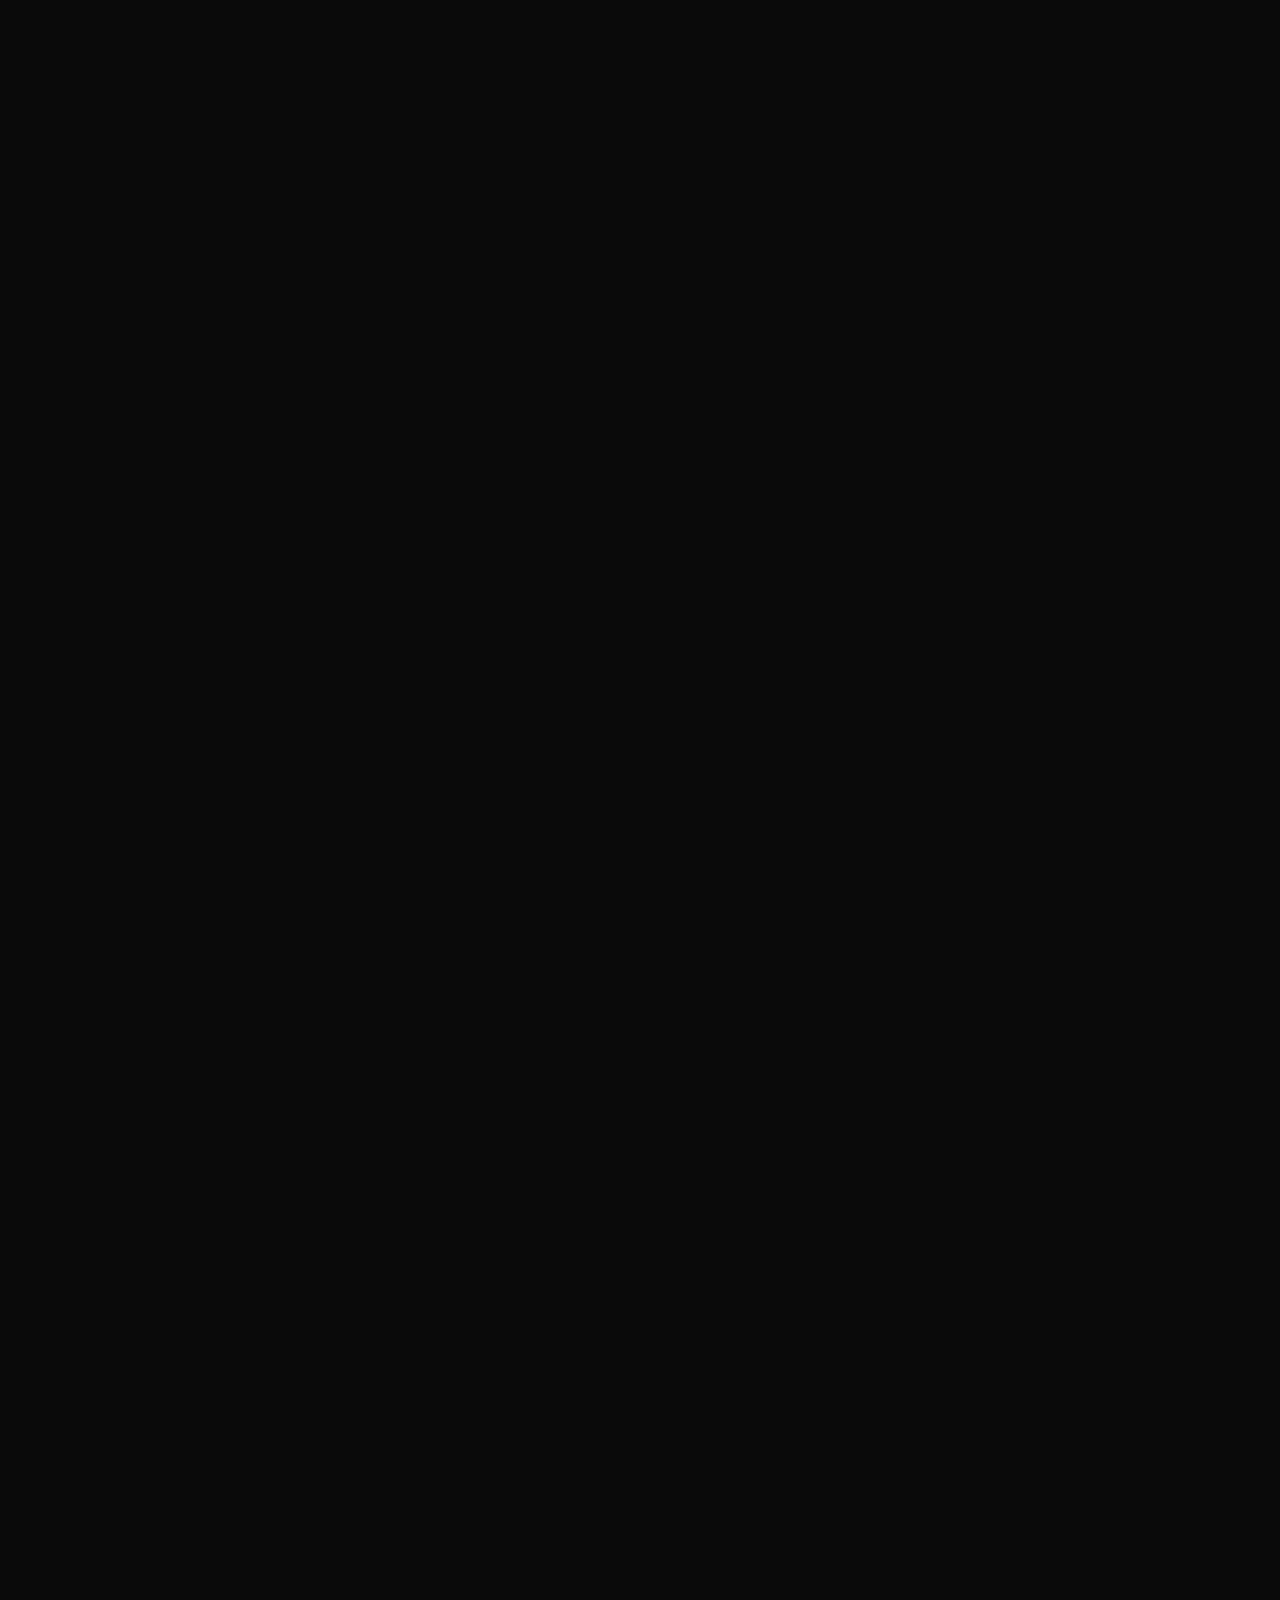
==== about.html @ b57edd9b "Redesign: full multi-page site with real product images and premium UX - Convert single-page scroll " ====
<!DOCTYPE html>
<html lang="en">
<head>
<meta charset="utf-8">
<meta name="viewport" content="width=device-width,initial-scale=1">
<title>About OJ Clothings — Heritage, Tailored for the Modern Man</title>
<meta name="description" content="The story behind OJ Clothings — a modern luxury native wear brand born in Lekki, Lagos. Agbada, jalabia, kaftans, and suits for the modern Nigerian man.">
<link rel="icon" href="/assets/img/logo.jpg">
<link rel="preconnect" href="https://fonts.googleapis.com">
<link rel="preconnect" href="https://fonts.gstatic.com" crossorigin>
<link href="https://fonts.googleapis.com/css2?family=Cormorant+Garamond:ital,wght@0,300;0,400;0,500;1,300;1,400;1,500&family=Inter:wght@300;400;500&display=swap" rel="stylesheet">
<link rel="stylesheet" href="/assets/css/global.css">
<style>
/* ---- Brand Story ---- */
.story-grid{display:grid;grid-template-columns:1fr 1fr;gap:60px;align-items:center}
.story-img{aspect-ratio:3/4;overflow:hidden;position:relative}
.story-img img{width:100%;height:100%;object-fit:cover}
.story-img .ph{width:100%;height:100%;background:radial-gradient(130% 100% at 40% 20%,#2a2a30,#101012);position:absolute;inset:0}
.story-img .label{position:absolute;bottom:20px;left:20px;font-size:10px;letter-spacing:.22em;text-transform:uppercase;color:var(--champagne);border:1px solid rgba(198,166,103,.3);padding:7px 12px;background:rgba(10,10,11,.6)}
.story-text h2{margin:18px 0 24px}
.story-text p{font-size:15px;color:var(--bone-dim);line-height:1.8;margin-bottom:18px}
.story-text p:last-child{margin-bottom:0}

/* ---- Values ---- */
.values-grid{display:grid;grid-template-columns:repeat(4,1fr);gap:1px;background:var(--line);border:1px solid var(--line)}
.value{background:var(--obsidian);padding:40px 28px;transition:.4s var(--ease)}
.value:hover{background:var(--charcoal)}
.value .vn{font-family:var(--serif);font-size:42px;color:rgba(198,166,103,.15);line-height:1;margin-bottom:16px}
.value h4{font-family:var(--serif);font-size:22px;margin-bottom:10px}
.value p{font-size:13.5px;color:var(--muted);line-height:1.7}

/* ---- Heritage Strip ---- */
.heritage{
  background:var(--obsidian-2);border-top:1px solid var(--line);border-bottom:1px solid var(--line);
  padding:clamp(60px,10vw,120px) 0;text-align:center;
}
.heritage h2{font-family:var(--serif);font-size:clamp(34px,6vw,72px);font-weight:400;line-height:1.1;max-width:900px;margin:0 auto}
.heritage h2 em{font-style:italic;color:var(--champagne-soft)}
.heritage .stat-row{display:flex;justify-content:center;gap:60px;margin-top:50px;flex-wrap:wrap}
.heritage .s-item{text-align:center}
.heritage .s-item .n{font-family:var(--serif);font-size:52px;line-height:1}
.heritage .s-item .l{font-size:11px;letter-spacing:.18em;text-transform:uppercase;color:var(--muted);margin-top:6px}

/* ---- Contact ---- */
.contact-grid{display:grid;grid-template-columns:1fr 1fr;gap:40px;margin-top:60px}
.contact-block h4{font-family:var(--serif);font-size:24px;margin-bottom:16px}
.contact-block p,.contact-block a{font-size:14px;color:var(--bone-dim);line-height:1.8;transition:.3s}
.contact-block a:hover{color:var(--champagne)}
.contact-block .social-links{display:flex;gap:20px;margin-top:16px;flex-wrap:wrap}
.contact-block .social-links a{
  font-size:11px;letter-spacing:.18em;text-transform:uppercase;
  border:1px solid var(--line);padding:9px 14px;
  color:var(--muted);transition:.3s;
}
.contact-block .social-links a:hover{border-color:var(--champagne);color:var(--champagne)}

@media(max-width:900px){
  .story-grid{grid-template-columns:1fr}
  .values-grid{grid-template-columns:repeat(2,1fr)}
  .contact-grid{grid-template-columns:1fr}
}
@media(max-width:560px){
  .values-grid{grid-template-columns:1fr}
  .heritage .stat-row{gap:36px}
}
</style>
</head>
<body>
<div id="curtain"></div>
<div id="progress-bar"></div>
<div class="cursor-dot"></div>
<div class="cursor-ring"></div>

<header class="nav" id="nav">
  <a class="nav-logo" href="/index.html">
    <img src="/assets/img/logo.jpg" alt="OJ Clothings" class="logo-img loaded">
    <span class="name">OJ Clothings</span>
  </a>
  <nav>
    <ul class="nav-links">
      <li><a href="/collections.html">Collections</a></li>
      <li><a href="/made-to-measure.html">Made-to-Measure</a></li>
      <li><a href="/stores.html">Our Stores</a></li>
      <li><a href="/about.html">About</a></li>
    </ul>
  </nav>
  <div class="nav-right">
    <span class="nav-ship">Ships Worldwide</span>
    <span class="nav-icon" onclick="openOJ()">&#x2315;</span>
    <span class="nav-icon" onclick="toggleTheme()">&#x25D1;</span>
    <button class="burger" onclick="toggleMenu()"><span></span><span></span><span></span></button>
  </div>
</header>

<!-- HERO -->
<div class="page-hero" style="min-height:65vh;padding-top:170px">
  <div class="wrap">
    <span class="eyebrow">Our Story</span>
    <h1 class="display" style="font-size:clamp(42px,7.5vw,96px)">Fashion for the<br><em style="color:var(--champagne-soft)">modern man.</em></h1>
    <p class="lead" style="max-width:540px;margin-top:20px">Born in Lekki. Worn across the world. OJ Clothings is where Nigerian heritage meets the demands of contemporary excellence.</p>
    <div class="page-hero-line"></div>
  </div>
</div>

<!-- BRAND STORY -->
<section>
  <div class="wrap">
    <div class="story-grid">
      <div class="story-img reveal-scale">
        <div class="ph"></div>
        <div class="label">OJ Clothings &middot; Lekki, Lagos</div>
      </div>
      <div class="story-text reveal-right">
        <span class="eyebrow">The Origin</span>
        <h2 class="display">Heritage is not<br>a <em style="color:var(--champagne-soft)">look</em> — it's a standard.</h2>
        <p>OJ Clothings was built on a simple conviction: that the modern Nigerian man deserves clothing that honours his roots without compromising his sophistication. That agbada should command a room. That jalabia should feel effortless. That a tailored suit from Lagos should rival anything made in Milan.</p>
        <p>From our studios in Lekki, we have dressed men for the most important moments of their lives — weddings, business meetings, Eid celebrations, state dinners, and quiet Sundays when they simply want to feel right.</p>
        <p>Every piece we make carries the weight of that responsibility. And we wear it gladly.</p>
        <div style="margin-top:32px">
          <a href="/collections.html" class="btn btn-solid">Explore Collections</a>
        </div>
      </div>
    </div>
  </div>
</section>

<!-- HERITAGE STRIP -->
<div class="heritage">
  <div class="wrap">
    <h2 class="display reveal">Two stores. Thousands of stories.<br><em>One standard of excellence.</em></h2>
    <div class="stat-row stagger">
      <div class="s-item reveal">
        <div class="n">5.0&#9733;</div>
        <div class="l">Google Rating</div>
      </div>
      <div class="s-item reveal">
        <div class="n">31K</div>
        <div class="l">Instagram Followers</div>
      </div>
      <div class="s-item reveal">
        <div class="n">2</div>
        <div class="l">Lekki Stores</div>
      </div>
      <div class="s-item reveal">
        <div class="n">&#x221E;</div>
        <div class="l">Worldwide Shipping</div>
      </div>
    </div>
  </div>
</div>

<!-- VALUES -->
<section>
  <div class="wrap">
    <div class="sec-head reveal">
      <div>
        <span class="eyebrow">What We Stand For</span>
        <h2 class="display">The OJ standard.</h2>
      </div>
    </div>
    <div class="values-grid stagger">
      <div class="value reveal">
        <div class="vn">01</div>
        <h4>Craftsmanship</h4>
        <p>Every stitch is deliberate. Every seam is precise. We do not cut corners — we cut fabric, and we do it with absolute care.</p>
      </div>
      <div class="value reveal">
        <div class="vn">02</div>
        <h4>Heritage</h4>
        <p>Nigerian tradition is not a trend for us. It is our foundation. We carry it forward with pride, never reducing it to costume.</p>
      </div>
      <div class="value reveal">
        <div class="vn">03</div>
        <h4>Modernity</h4>
        <p>The modern man is global. His wardrobe should reflect that. We bridge cultural elegance with the demands of today's world.</p>
      </div>
      <div class="value reveal">
        <div class="vn">04</div>
        <h4>Service</h4>
        <p>From first enquiry to final delivery, every client receives our full attention. We are building relationships, not just making sales.</p>
      </div>
    </div>
  </div>
</section>

<!-- CONTACT -->
<section style="background:var(--obsidian-2);border-top:1px solid var(--line)">
  <div class="wrap">
    <div class="sec-head reveal">
      <div>
        <span class="eyebrow">Get in Touch</span>
        <h2 class="display">We&rsquo;re always<br><em style="color:var(--champagne-soft)">here.</em></h2>
      </div>
    </div>
    <div class="contact-grid">
      <div class="contact-block reveal-left">
        <h4>Reach Us Directly</h4>
        <p>
          <a href="mailto:info@ojclothing.com">info@ojclothing.com</a><br>
          <a href="tel:+2349167728000">+234 916 772 8000</a><br>
          <a href="tel:+2347034958410">+234 703 495 8410</a>
        </p>
        <p style="margin-top:18px;color:var(--muted)">
          Admiralty Mall, Lekki Phase 1, Lagos<br>
          Ikota Shopping Complex, VGC, Lagos
        </p>
        <p style="margin-top:8px;color:var(--muted)">Mon &ndash; Sat &middot; 9:00am &ndash; 7:00pm</p>
        <a href="https://wa.me/2349167728000" target="_blank" class="btn btn-solid" style="margin-top:24px">Chat on WhatsApp</a>
      </div>
      <div class="contact-block reveal-right">
        <h4>Follow the Journey</h4>
        <p style="color:var(--muted)">See our latest collections, behind-the-scenes craft, and client looks across our social platforms.</p>
        <div class="social-links">
          <a href="https://www.instagram.com/o.j_clothing/" target="_blank">Instagram<br><span style="color:var(--champagne);font-size:10px">@o.j_clothing</span></a>
          <a href="https://www.tiktok.com/@ojclothings6" target="_blank">TikTok<br><span style="color:var(--champagne);font-size:10px">@ojclothings6</span></a>
          <a href="https://www.snapchat.com/add/ojclothings" target="_blank">Snapchat<br><span style="color:var(--champagne);font-size:10px">@ojclothings</span></a>
        </div>
        <div style="margin-top:36px;padding-top:28px;border-top:1px solid var(--line)">
          <h4 style="margin-bottom:12px">Start Your Order</h4>
          <p style="color:var(--muted);margin-bottom:18px">Ready to wear or fully bespoke — the process starts with a conversation.</p>
          <div style="display:flex;gap:12px;flex-wrap:wrap">
            <a href="/collections.html" class="btn btn-ghost" style="padding:13px 22px">Browse Collections</a>
            <a href="/made-to-measure.html" class="btn btn-champagne" style="padding:13px 22px">Book Fitting</a>
          </div>
        </div>
      </div>
    </div>
  </div>
</section>

<footer>
  <div class="wrap">
    <div class="foot-grid">
      <div>
        <div class="foot-logo"><img src="/assets/img/logo.jpg" alt="OJ" class="logo-img loaded"><span class="name">OJ Clothings</span></div>
        <p class="foot-desc">Modern luxury native wear. Lekki, Lagos. Shipping worldwide.</p>
        <div class="foot-social">
          <a href="https://www.instagram.com/o.j_clothing/" target="_blank">Instagram</a>
          <a href="https://www.tiktok.com/@ojclothings6" target="_blank">TikTok</a>
        </div>
      </div>
      <div class="foot"><h4>Shop</h4><ul>
        <li><a href="/collections.html?cat=agbada">Agbada</a></li>
        <li><a href="/collections.html?cat=jalabia">Jalabia</a></li>
        <li><a href="/collections.html?cat=kaftan">Kaftans</a></li>
        <li><a href="/collections.html?cat=suits">Suits</a></li>
        <li><a href="/made-to-measure.html">Made-to-Measure</a></li>
      </ul></div>
      <div class="foot"><h4>Help</h4><ul>
        <li><a href="https://wa.me/2349167728000" target="_blank">WhatsApp</a></li>
        <li><a href="/stores.html">Our Stores</a></li>
        <li><a href="mailto:info@ojclothing.com">info@ojclothing.com</a></li>
      </ul></div>
      <div class="foot"><h4>Navigate</h4><ul>
        <li><a href="/index.html">Home</a></li>
        <li><a href="/collections.html">Collections</a></li>
        <li><a href="/stores.html">Stores</a></li>
        <li><a href="/made-to-measure.html">MTM</a></li>
      </ul></div>
    </div>
    <div class="foot-bottom">
      <p>&copy; 2026 OJ Clothings. All rights reserved.</p>
      <p>Lekki, Lagos &middot; Nigeria &middot; &#x2708; Ships Worldwide</p>
    </div>
  </div>
</footer>

<div class="fab-cluster">
  <a class="fab fab-wa" href="https://wa.me/2349167728000" target="_blank">
    <div class="lbl">Chat on WhatsApp</div>
    <svg viewBox="0 0 24 24"><path d="M17.472 14.382c-.297-.149-1.758-.867-2.03-.967-.273-.099-.471-.148-.67.15-.197.297-.767.966-.94 1.164-.173.199-.347.223-.644.075-.297-.15-1.255-.463-2.39-1.475-.883-.788-1.48-1.761-1.653-2.059-.173-.297-.018-.458.13-.606.134-.133.298-.347.446-.52.149-.174.198-.298.298-.497.099-.198.05-.371-.025-.52-.075-.149-.669-1.612-.916-2.207-.242-.579-.487-.5-.669-.51-.173-.008-.371-.01-.57-.01-.198 0-.52.074-.792.372-.272.297-1.04 1.016-1.04 2.479 0 1.462 1.065 2.875 1.213 3.074.149.198 2.096 3.2 5.077 4.487.709.306 1.262.489 1.694.625.712.227 1.36.195 1.871.118.571-.085 1.758-.719 2.006-1.413.248-.694.248-1.289.173-1.413-.074-.124-.272-.198-.57-.347m-5.421 7.403h-.004a9.87 9.87 0 01-5.031-1.378l-.361-.214-3.741.982.998-3.648-.235-.374a9.86 9.86 0 01-1.51-5.26c.001-5.45 4.436-9.884 9.888-9.884 2.64 0 5.122 1.03 6.988 2.898a9.825 9.825 0 012.893 6.994c-.003 5.45-4.437 9.884-9.885 9.884m8.413-18.297A11.815 11.815 0 0012.05 0C5.495 0 .16 5.335.157 11.892c0 2.096.547 4.142 1.588 5.945L.057 24l6.305-1.654a11.882 11.882 0 005.683 1.448h.005c6.554 0 11.89-5.335 11.893-11.893a11.821 11.821 0 00-3.48-8.413z"/></svg>
  </a>
  <div class="fab fab-oj" onclick="openOJ()"><div class="lbl">OJ Concierge</div><img src="/assets/img/logo.jpg" alt="OJ"></div>
</div>

<div class="oj-panel">
  <div class="oj-head">
    <div class="av"><img src="/assets/img/logo.jpg" alt="OJ"></div>
    <div><div class="nm">OJ Concierge</div><div class="st">Online · Ready to assist</div></div>
    <button class="x" onclick="closeOJ()">&#x2715;</button>
  </div>
  <div class="oj-body"><div class="msg oj">Want to know more about OJ Clothings? Ask me anything about our brand, collections, or how to place an order.</div></div>
  <div class="oj-chips">
    <button class="chip" onclick="askOJ('What is OJ Clothings?')">About OJ</button>
    <button class="chip" onclick="askOJ('What collections do you have?')">Collections</button>
    <button class="chip" onclick="askOJ('How do I order?')">How to order</button>
  </div>
  <div class="oj-input"><input type="text" placeholder="Ask anything…"><button onclick="sendOJ()">Send</button></div>
  <p class="oj-note"><a href="https://wa.me/2349167728000" target="_blank">Chat our team on WhatsApp</a>.</p>
</div>

<div class="mob-overlay"></div>
<div class="mob-nav">
  <button class="mob-close">&#x2715;</button>
  <ul>
    <li><a href="/collections.html">Collections</a></li>
    <li><a href="/made-to-measure.html">Made-to-Measure</a></li>
    <li><a href="/stores.html">Our Stores</a></li>
    <li><a href="/about.html">About</a></li>
  </ul>
  <a href="https://wa.me/2349167728000" target="_blank" class="btn btn-solid mob-wa">Book a Fitting</a>
</div>
<script src="/assets/js/main.js"></script>
</body>
</html>
---- assets/css/global.css ----
/* ================================================================
   OJ CLOTHINGS — GLOBAL STYLESHEET
   Modern Luxury Nigerian Menswear · Lekki, Lagos
   ================================================================ */

/* ---- Design Tokens ---- */
:root {
  --obsidian:       #0a0a0b;
  --obsidian-2:     #101012;
  --charcoal:       #16161a;
  --graphite:       #1f1f24;
  --line:           #2a2a30;
  --bone:           #f4f1ea;
  --bone-dim:       #cfcabd;
  --muted:          #8c887e;
  --champagne:      #c6a667;
  --champagne-soft: #d8c39a;
  --wa:             #25d366;

  --serif: "Cormorant Garamond", Georgia, serif;
  --sans:  "Inter", "Helvetica Neue", Arial, sans-serif;

  --maxw: 1280px;
  --ease:    cubic-bezier(.22,.61,.36,1);
  --ease-in: cubic-bezier(.4,0,1,1);
  --ease-out:cubic-bezier(0,0,.2,1);
}

/* ---- Reset ---- */
*,*::before,*::after{box-sizing:border-box;margin:0;padding:0}
html{scroll-behavior:smooth;-webkit-text-size-adjust:100%}
body{
  background:var(--obsidian);
  color:var(--bone);
  font-family:var(--sans);
  font-weight:300;
  line-height:1.6;
  -webkit-font-smoothing:antialiased;
  -moz-osx-font-smoothing:grayscale;
  overflow-x:hidden;
  opacity:0;
  transition:opacity .5s ease;
}
body.ready{opacity:1}
img{display:block;max-width:100%;height:auto}
a{color:inherit;text-decoration:none}
button{font-family:inherit;cursor:pointer}
input,textarea,select{font-family:inherit}

/* ================================================================
   PAGE TRANSITION CURTAIN
   ================================================================ */
#curtain{
  position:fixed;inset:0;
  background:var(--obsidian);
  z-index:9999;
  pointer-events:none;
  opacity:1;
  transition:opacity .55s var(--ease);
}
#curtain.gone{opacity:0}
#curtain.covering{opacity:1;pointer-events:all}

/* Logo images — hidden until set by JS */
.logo-img{opacity:0;transition:opacity .4s ease;border-radius:50%}
.logo-img.loaded{opacity:1}

/* ================================================================
   CUSTOM CURSOR
   ================================================================ */
.cursor-dot{
  position:fixed;width:6px;height:6px;
  background:var(--champagne);border-radius:50%;
  pointer-events:none;z-index:9998;
  transform:translate(-50%,-50%);
  transition:opacity .2s,background .3s;
  will-change:left,top;
}
.cursor-ring{
  position:fixed;width:36px;height:36px;
  border:1px solid rgba(198,166,103,.45);
  border-radius:50%;pointer-events:none;z-index:9997;
  transform:translate(-50%,-50%);
  transition:width .35s var(--ease),height .35s var(--ease),
             border-color .35s,background .35s,opacity .3s;
  will-change:left,top;
}
.cursor-ring.hover{
  width:64px;height:64px;
  border-color:var(--champagne);
  background:rgba(198,166,103,.06);
}
@media(hover:none){.cursor-dot,.cursor-ring{display:none}}

/* ================================================================
   LAYOUT
   ================================================================ */
.wrap{max-width:var(--maxw);margin:0 auto;padding:0 28px}
section{padding:clamp(70px,11vh,140px) 0}

/* ================================================================
   TYPOGRAPHY
   ================================================================ */
.eyebrow{
  font-family:var(--sans);
  font-size:11px;font-weight:500;
  letter-spacing:.32em;text-transform:uppercase;
  color:var(--champagne);
}
.display{
  font-family:var(--serif);
  font-weight:400;line-height:1.02;letter-spacing:-.01em;
}
h1.display{font-size:clamp(44px,8vw,100px)}
h2.display{font-size:clamp(34px,5vw,60px)}
h3.display{font-size:clamp(22px,3vw,34px)}
.lead{font-size:clamp(15px,1.4vw,18px);color:var(--bone-dim);font-weight:300;line-height:1.7}
.small{font-size:13px;letter-spacing:.04em;color:var(--muted)}

/* ================================================================
   BUTTONS
   ================================================================ */
.btn{
  display:inline-flex;align-items:center;gap:.6em;
  font-size:12px;letter-spacing:.22em;text-transform:uppercase;
  font-weight:500;padding:16px 32px;
  border:1px solid transparent;cursor:pointer;
  transition:.45s var(--ease);background:none;color:var(--bone);
  position:relative;
}
.btn-solid{background:var(--bone);color:var(--obsidian)}
.btn-solid:hover{background:var(--champagne);color:var(--obsidian)}
.btn-ghost{border-color:var(--line);color:var(--bone)}
.btn-ghost:hover{border-color:var(--champagne);color:var(--champagne)}
.btn-champagne{background:var(--champagne);color:var(--obsidian);border-color:var(--champagne)}
.btn-champagne:hover{background:var(--champagne-soft)}

/* ================================================================
   SCROLL REVEAL ANIMATIONS
   ================================================================ */
.reveal{
  opacity:0;transform:translateY(32px);
  transition:opacity .9s var(--ease),transform .9s var(--ease);
}
.reveal.in{opacity:1;transform:none}

.reveal-left{
  opacity:0;transform:translateX(-32px);
  transition:opacity .9s var(--ease),transform .9s var(--ease);
}
.reveal-left.in{opacity:1;transform:none}

.reveal-right{
  opacity:0;transform:translateX(32px);
  transition:opacity .9s var(--ease),transform .9s var(--ease);
}
.reveal-right.in{opacity:1;transform:none}

.reveal-scale{
  opacity:0;transform:scale(.94);
  transition:opacity .9s var(--ease),transform .9s var(--ease);
}
.reveal-scale.in{opacity:1;transform:none}

.stagger>*{transition-delay:calc(var(--i,0)*90ms)}
.stagger>*:nth-child(1){--i:0}
.stagger>*:nth-child(2){--i:1}
.stagger>*:nth-child(3){--i:2}
.stagger>*:nth-child(4){--i:3}
.stagger>*:nth-child(5){--i:4}
.stagger>*:nth-child(6){--i:5}

/* ================================================================
   SECTION HEAD
   ================================================================ */
.sec-head{
  display:flex;justify-content:space-between;
  align-items:flex-end;gap:30px;
  margin-bottom:54px;flex-wrap:wrap;
}
.sec-head .eyebrow{margin-bottom:14px;display:block}

/* ================================================================
   PROGRESS BAR
   ================================================================ */
#progress-bar{
  position:fixed;top:0;left:0;height:1px;
  background:var(--champagne);z-index:2000;
  width:0;transition:width .1s linear;
}

/* ================================================================
   NAVIGATION
   ================================================================ */
header.nav{
  position:fixed;top:0;left:0;right:0;z-index:1000;
  display:flex;align-items:center;justify-content:space-between;
  padding:20px 28px;
  transition:.5s var(--ease);
  border-bottom:1px solid transparent;
}
header.nav.solid{
  background:rgba(10,10,11,.92);
  backdrop-filter:blur(18px);-webkit-backdrop-filter:blur(18px);
  border-bottom-color:var(--line);
  padding:13px 28px;
}
.nav-logo{display:flex;align-items:center;gap:12px}
.nav-logo img{width:42px;transition:.5s var(--ease)}
.nav.solid .nav-logo img{width:36px}
.nav-logo .name{font-family:var(--serif);font-style:italic;font-size:20px;letter-spacing:.02em}
.nav-links{display:flex;gap:34px;list-style:none}
.nav-links a{
  font-size:11.5px;letter-spacing:.18em;text-transform:uppercase;
  color:var(--bone-dim);transition:.3s;position:relative;padding-bottom:2px;
}
.nav-links a::after{
  content:'';position:absolute;left:0;bottom:-4px;
  width:0;height:1px;background:var(--champagne);
  transition:.4s var(--ease);
}
.nav-links a:hover,
.nav-links a.active{color:var(--bone)}
.nav-links a:hover::after,
.nav-links a.active::after{width:100%}
.nav-right{display:flex;align-items:center;gap:22px}
.nav-ship{
  font-size:10px;letter-spacing:.18em;text-transform:uppercase;
  color:var(--champagne);border:1px solid var(--line);
  padding:6px 11px;border-radius:40px;
}
.nav-icon{cursor:pointer;color:var(--bone-dim);transition:.3s;font-size:18px;line-height:1}
.nav-icon:hover{color:var(--champagne)}
.burger{display:none;flex-direction:column;gap:5px;cursor:pointer;background:none;border:none;padding:4px}
.burger span{width:24px;height:1.5px;background:var(--bone);transition:.35s;display:block}
.burger.open span:nth-child(1){transform:rotate(45deg) translate(4.7px,4.7px)}
.burger.open span:nth-child(2){opacity:0;transform:scaleX(0)}
.burger.open span:nth-child(3){transform:rotate(-45deg) translate(4.7px,-4.7px)}

/* ================================================================
   MOBILE NAV DRAWER
   ================================================================ */
.mob-overlay{
  position:fixed;inset:0;background:rgba(0,0,0,.65);
  z-index:1700;opacity:0;visibility:hidden;
  transition:.4s var(--ease);
}
.mob-overlay.open{opacity:1;visibility:visible}
.mob-nav{
  position:fixed;top:0;right:-100%;
  width:min(300px,86vw);height:100vh;
  background:var(--charcoal);z-index:1800;
  border-left:1px solid var(--line);
  padding:70px 36px 44px;
  display:flex;flex-direction:column;
  transition:right .45s var(--ease);
}
.mob-nav.open{right:0}
.mob-close{
  position:absolute;top:20px;right:22px;
  background:none;border:none;
  color:var(--muted);font-size:28px;cursor:pointer;
  line-height:1;transition:.3s;
}
.mob-close:hover{color:var(--bone)}
.mob-nav ul{list-style:none;margin-bottom:auto}
.mob-nav li{border-bottom:1px solid var(--line)}
.mob-nav li a{
  display:block;padding:18px 0;
  font-size:11px;letter-spacing:.24em;text-transform:uppercase;
  color:var(--bone-dim);transition:.3s var(--ease);
}
.mob-nav li a:hover{color:var(--champagne);padding-left:7px}
.mob-wa{margin-top:32px;justify-content:center;width:100%}

/* ================================================================
   FOOTER
   ================================================================ */
footer{
  background:var(--obsidian);
  border-top:1px solid var(--line);
  padding:80px 0 30px;
}
.foot-grid{
  display:grid;
  grid-template-columns:1.4fr 1fr 1fr 1.3fr;
  gap:40px;margin-bottom:60px;
}
.foot-logo{display:flex;align-items:center;gap:12px;margin-bottom:18px}
.foot-logo img{width:46px}
.foot-logo .name{font-family:var(--serif);font-style:italic;font-size:20px}
.foot h4{
  font-size:11px;letter-spacing:.2em;text-transform:uppercase;
  color:var(--champagne);margin-bottom:20px;
}
.foot ul{list-style:none}
.foot li{margin-bottom:12px}
.foot a,.foot p{font-size:13px;color:var(--bone-dim);transition:.3s}
.foot a:hover{color:var(--champagne)}
.foot-desc{font-size:13px;color:var(--muted);line-height:1.75;margin-bottom:22px;max-width:240px}
.news{display:flex;border:1px solid var(--line);margin-top:14px}
.news input{
  flex:1;background:none;border:none;
  color:var(--bone);padding:13px 14px;
  font-size:13px;outline:none;
}
.news input::placeholder{color:var(--muted)}
.news button{
  background:var(--champagne);color:var(--obsidian);
  border:none;padding:0 18px;
  font-size:10px;letter-spacing:.18em;
  text-transform:uppercase;font-weight:500;
  transition:.3s;flex-shrink:0;
}
.news button:hover{background:var(--champagne-soft)}
.foot-bottom{
  display:flex;justify-content:space-between;
  border-top:1px solid var(--line);
  padding-top:24px;flex-wrap:wrap;gap:14px;
}
.foot-bottom p,.foot-bottom a{font-size:11px;letter-spacing:.06em;color:var(--muted)}
.foot-bottom a:hover{color:var(--champagne)}
.foot-social{display:flex;gap:20px;align-items:center;margin-top:16px}
.foot-social a{
  font-size:10px;letter-spacing:.18em;text-transform:uppercase;
  color:var(--muted);transition:.3s;
}
.foot-social a:hover{color:var(--champagne)}

/* ================================================================
   FAB CLUSTER
   ================================================================ */
.fab-cluster{
  position:fixed;right:24px;bottom:24px;
  z-index:900;display:flex;flex-direction:column;
  gap:14px;align-items:flex-end;
  transition:.3s opacity;
}
.fab{
  width:58px;height:58px;border-radius:50%;
  display:flex;align-items:center;justify-content:center;
  cursor:pointer;border:1px solid var(--line);
  transition:.4s var(--ease);position:relative;
}
.fab-wa{background:var(--charcoal)}
.fab-wa:hover{border-color:var(--wa);transform:scale(1.06)}
.fab-wa svg{width:26px;height:26px;fill:var(--wa)}
.fab-oj{background:var(--obsidian);overflow:hidden}
.fab-oj img{width:100%;height:100%;object-fit:cover;border-radius:50%}
.fab-oj::after{
  content:'';position:absolute;inset:-1px;
  border-radius:50%;border:1.5px solid var(--champagne);
  opacity:0;transition:.4s;
}
.fab-oj:hover::after{opacity:1}
.fab .lbl{
  position:absolute;right:70px;white-space:nowrap;
  font-size:11px;letter-spacing:.16em;text-transform:uppercase;
  color:var(--bone);background:var(--charcoal);
  border:1px solid var(--line);padding:8px 12px;
  opacity:0;transform:translateX(8px);
  transition:.3s;pointer-events:none;
}
.fab:hover .lbl{opacity:1;transform:none}

/* ================================================================
   OJ CONCIERGE PANEL
   ================================================================ */
.oj-panel{
  position:fixed;right:24px;bottom:24px;
  z-index:1500;width:380px;
  max-width:calc(100vw - 32px);
  height:560px;max-height:calc(100vh - 48px);
  background:var(--obsidian-2);border:1px solid var(--line);
  display:flex;flex-direction:column;
  transform:translateY(20px) scale(.98);
  opacity:0;visibility:hidden;
  transition:.4s var(--ease);
  box-shadow:0 30px 80px rgba(0,0,0,.65);
}
.oj-panel.open{transform:none;opacity:1;visibility:visible}
.oj-head{
  display:flex;align-items:center;gap:13px;
  padding:18px 20px;border-bottom:1px solid var(--line);
}
.oj-head .av{
  width:42px;height:42px;border-radius:50%;
  overflow:hidden;border:1px solid var(--champagne);flex-shrink:0;
}
.oj-head .av img{width:100%;height:100%;object-fit:cover}
.oj-head .nm{font-family:var(--serif);font-style:italic;font-size:18px}
.oj-head .st{
  font-size:10px;letter-spacing:.14em;text-transform:uppercase;
  color:var(--champagne);display:flex;align-items:center;gap:6px;margin-top:2px;
}
.oj-head .st::before{
  content:'';width:6px;height:6px;border-radius:50%;
  background:var(--champagne);
  animation:ojPulse 2s infinite;
}
@keyframes ojPulse{0%,100%{opacity:1}50%{opacity:.3}}
.oj-head .x{
  margin-left:auto;cursor:pointer;
  color:var(--muted);background:none;border:none;
  font-size:22px;line-height:1;transition:.3s;
}
.oj-head .x:hover{color:var(--bone)}
.oj-body{
  flex:1;overflow-y:auto;
  padding:20px;display:flex;
  flex-direction:column;gap:14px;
  scroll-behavior:smooth;
}
.oj-body::-webkit-scrollbar{width:4px}
.oj-body::-webkit-scrollbar-track{background:transparent}
.oj-body::-webkit-scrollbar-thumb{background:var(--line)}
.msg{max-width:84%;font-size:13.5px;line-height:1.55;padding:12px 15px}
.msg.oj{
  align-self:flex-start;
  background:var(--charcoal);border:1px solid var(--line);color:var(--bone);
}
.msg.me{align-self:flex-end;background:var(--bone);color:var(--obsidian)}
.oj-chips{display:flex;flex-wrap:wrap;gap:8px;padding:0 20px 14px}
.chip{
  font-size:11px;letter-spacing:.06em;
  border:1px solid var(--line);color:var(--bone-dim);
  padding:9px 13px;cursor:pointer;
  transition:.3s;background:none;
}
.chip:hover{border-color:var(--champagne);color:var(--champagne)}
.oj-input{display:flex;border-top:1px solid var(--line)}
.oj-input input{
  flex:1;background:none;border:none;
  color:var(--bone);padding:16px 18px;
  font-size:13.5px;outline:none;
}
.oj-input input::placeholder{color:var(--muted)}
.oj-input button{
  background:none;border:none;color:var(--champagne);
  padding:0 18px;font-size:12px;
  letter-spacing:.16em;text-transform:uppercase;
  transition:.3s;
}
.oj-input button:hover{color:var(--champagne-soft)}
.oj-note{font-size:10.5px;color:var(--muted);text-align:center;padding:0 20px 12px}
.oj-note a{color:var(--champagne)}

/* ================================================================
   PAGE HERO (shared across inner pages)
   ================================================================ */
.page-hero{
  min-height:52vh;padding-top:140px;padding-bottom:70px;
  position:relative;display:flex;align-items:flex-end;
  overflow:hidden;
}
.page-hero::before{
  content:'';position:absolute;inset:0;
  background:radial-gradient(120% 80% at 60% 0%,#1a1a20 0%,var(--obsidian) 70%);
  z-index:0;
}
.page-hero .wrap{position:relative;z-index:1}
.page-hero .eyebrow{margin-bottom:18px;display:block}
.page-hero-line{
  width:40px;height:1px;
  background:var(--champagne);
  margin:20px 0 0;
  opacity:.5;
}

/* ================================================================
   LIGHT MODE
   ================================================================ */
body.light{
  --obsidian:#f0ece2;
  --obsidian-2:#e8e3d9;
  --charcoal:#ddd8ce;
  --graphite:#d2cdc3;
  --line:#c4bfb5;
  --bone:#0a0a0b;
  --bone-dim:#1f1f24;
  --muted:#6e6a62;
}
body.light header.nav.solid{
  background:rgba(240,236,226,.96);
  border-bottom-color:var(--line);
}
body.light .msg.me{background:var(--obsidian);color:var(--bone)}

/* ================================================================
   RESPONSIVE
   ================================================================ */
@media(max-width:1024px){
  .foot-grid{grid-template-columns:1fr 1fr}
}
@media(max-width:768px){
  .nav-links,.nav-ship{display:none}
  .burger{display:flex}
  .foot-grid{grid-template-columns:1fr;gap:34px}
}
@media(max-width:480px){
  .wrap{padding:0 18px}
  .fab-cluster{right:16px;bottom:16px}
}
@media(prefers-reduced-motion:reduce){
  *,*::before,*::after{animation:none!important;transition:none!important}
  .reveal,.reveal-left,.reveal-right,.reveal-scale{opacity:1;transform:none}
}
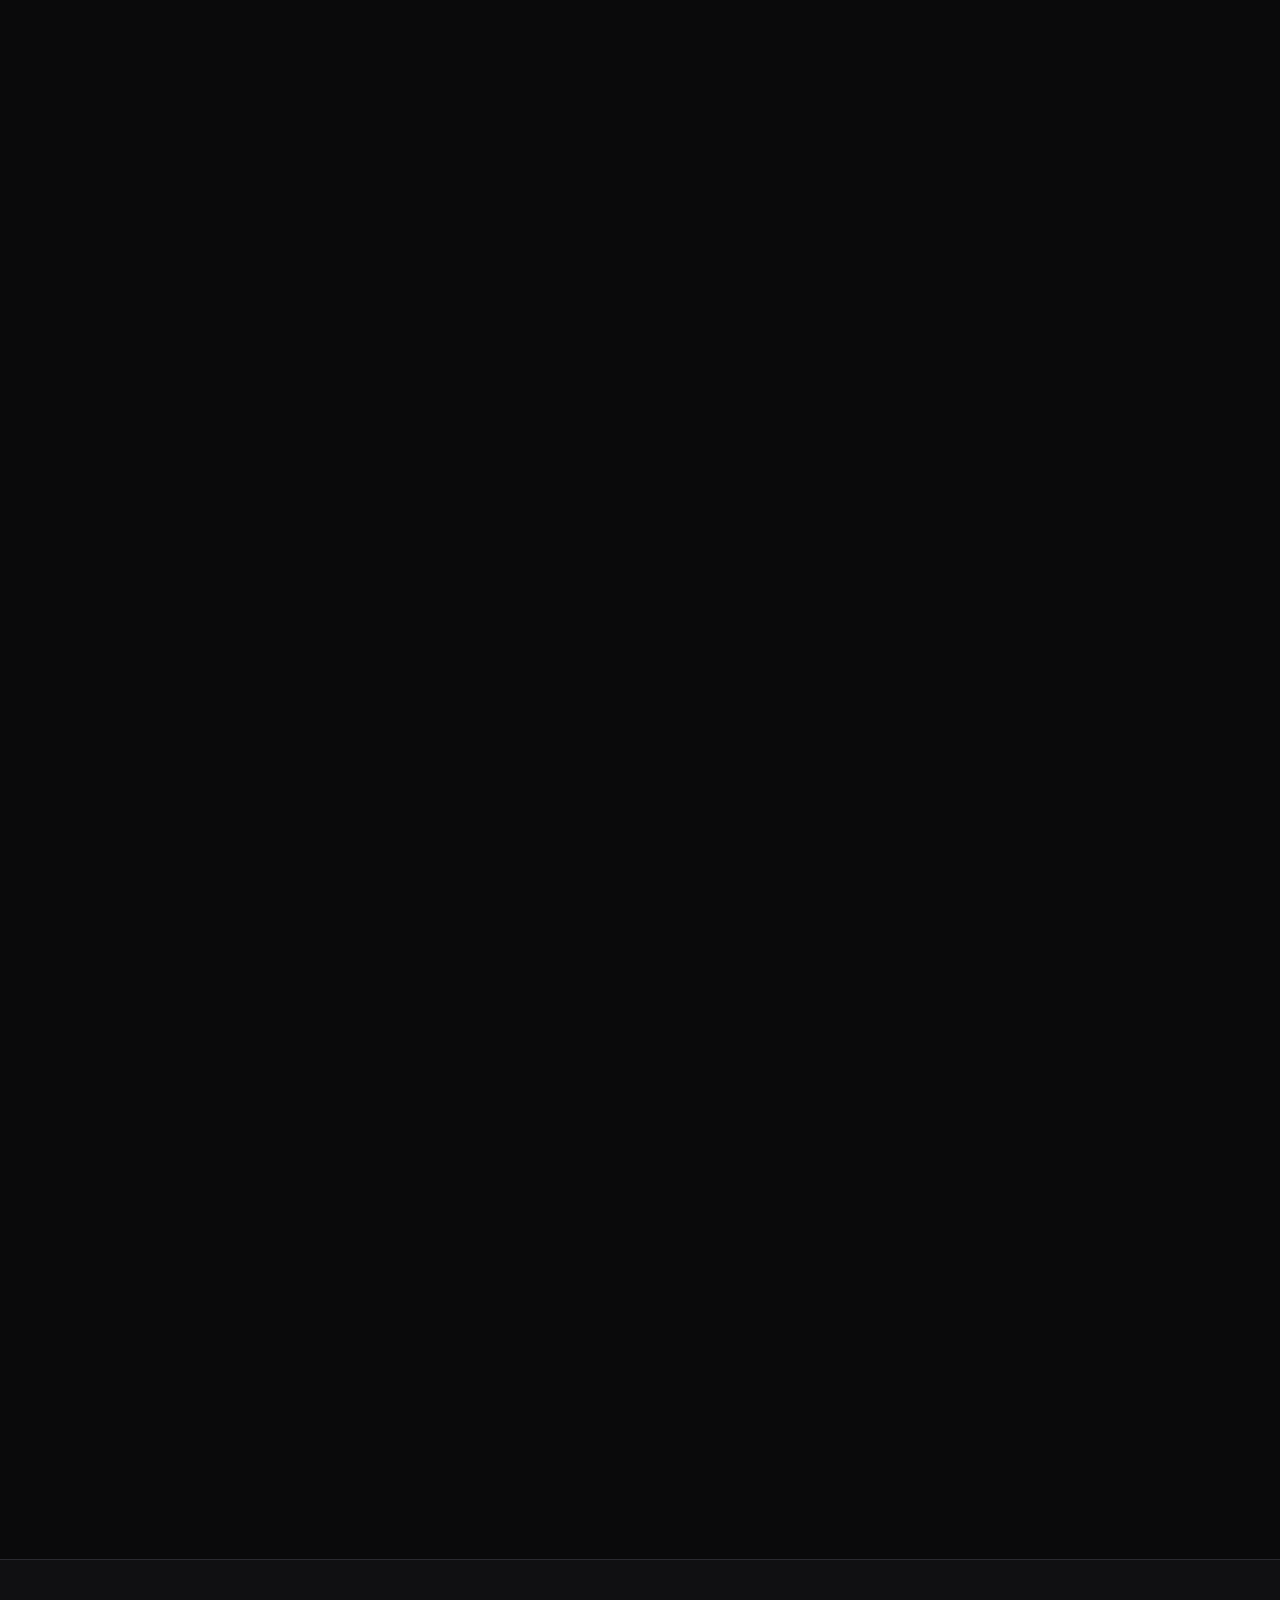
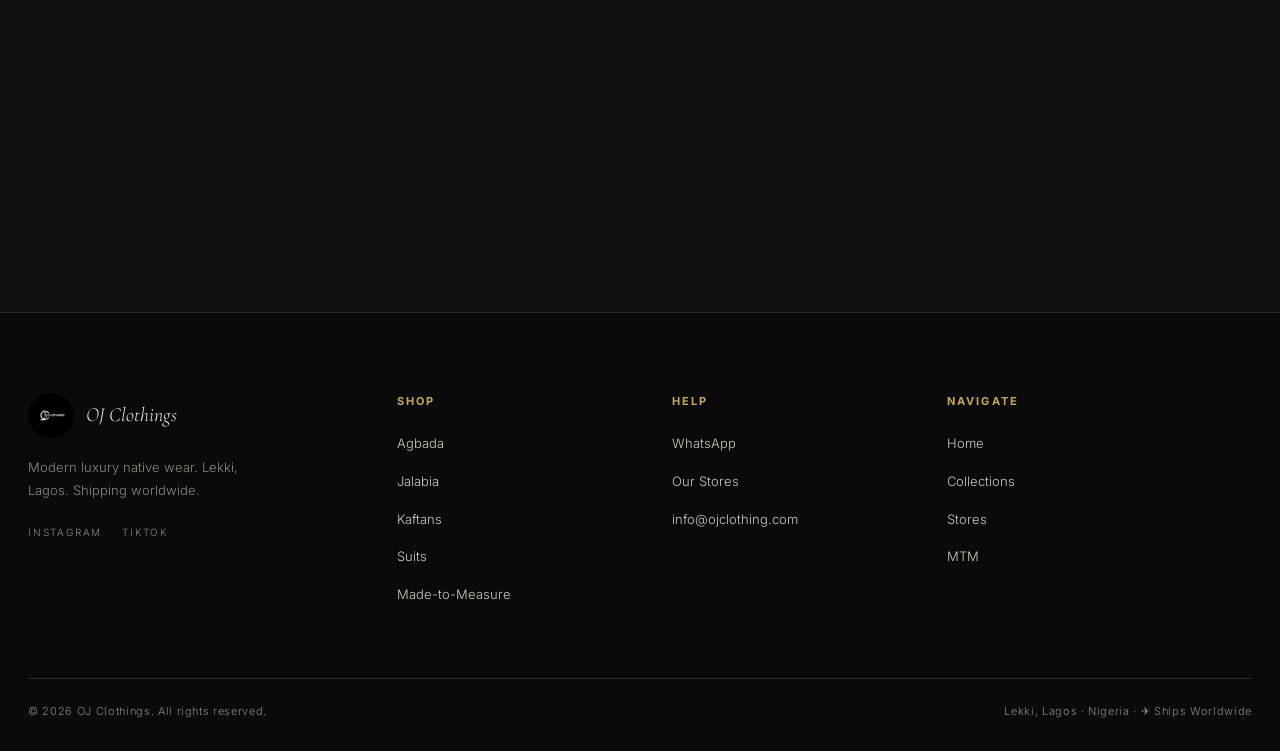
==== commit b5861166: "fix: resolve blank page on GitHub Pages and Vercel - Changed all root-relative asset/page paths (/as" ====
--- a/about.html
+++ b/about.html
@@ -1,15 +1,15 @@
-<!DOCTYPE html>
+﻿<!DOCTYPE html>
 <html lang="en">
 <head>
 <meta charset="utf-8">
 <meta name="viewport" content="width=device-width,initial-scale=1">
 <title>About OJ Clothings — Heritage, Tailored for the Modern Man</title>
 <meta name="description" content="The story behind OJ Clothings — a modern luxury native wear brand born in Lekki, Lagos. Agbada, jalabia, kaftans, and suits for the modern Nigerian man.">
-<link rel="icon" href="/assets/img/logo.jpg">
+<link rel="icon" href="assets/img/logo.jpg">
 <link rel="preconnect" href="https://fonts.googleapis.com">
 <link rel="preconnect" href="https://fonts.gstatic.com" crossorigin>
 <link href="https://fonts.googleapis.com/css2?family=Cormorant+Garamond:ital,wght@0,300;0,400;0,500;1,300;1,400;1,500&family=Inter:wght@300;400;500&display=swap" rel="stylesheet">
-<link rel="stylesheet" href="/assets/css/global.css">
+<link rel="stylesheet" href="assets/css/global.css">
 <style>
 /* ---- Brand Story ---- */
 .story-grid{display:grid;grid-template-columns:1fr 1fr;gap:60px;align-items:center}
@@ -72,16 +72,16 @@
 <div class="cursor-ring"></div>
 
 <header class="nav" id="nav">
-  <a class="nav-logo" href="/index.html">
-    <img src="/assets/img/logo.jpg" alt="OJ Clothings" class="logo-img loaded">
+  <a class="nav-logo" href="index.html">
+    <img src="assets/img/logo.jpg" alt="OJ Clothings" class="logo-img loaded">
     <span class="name">OJ Clothings</span>
   </a>
   <nav>
     <ul class="nav-links">
-      <li><a href="/collections.html">Collections</a></li>
-      <li><a href="/made-to-measure.html">Made-to-Measure</a></li>
-      <li><a href="/stores.html">Our Stores</a></li>
-      <li><a href="/about.html">About</a></li>
+      <li><a href="collections.html">Collections</a></li>
+      <li><a href="made-to-measure.html">Made-to-Measure</a></li>
+      <li><a href="stores.html">Our Stores</a></li>
+      <li><a href="about.html">About</a></li>
     </ul>
   </nav>
   <div class="nav-right">
@@ -117,7 +117,7 @@
         <p>From our studios in Lekki, we have dressed men for the most important moments of their lives — weddings, business meetings, Eid celebrations, state dinners, and quiet Sundays when they simply want to feel right.</p>
         <p>Every piece we make carries the weight of that responsibility. And we wear it gladly.</p>
         <div style="margin-top:32px">
-          <a href="/collections.html" class="btn btn-solid">Explore Collections</a>
+          <a href="collections.html" class="btn btn-solid">Explore Collections</a>
         </div>
       </div>
     </div>
@@ -219,8 +219,8 @@
           <h4 style="margin-bottom:12px">Start Your Order</h4>
           <p style="color:var(--muted);margin-bottom:18px">Ready to wear or fully bespoke — the process starts with a conversation.</p>
           <div style="display:flex;gap:12px;flex-wrap:wrap">
-            <a href="/collections.html" class="btn btn-ghost" style="padding:13px 22px">Browse Collections</a>
-            <a href="/made-to-measure.html" class="btn btn-champagne" style="padding:13px 22px">Book Fitting</a>
+            <a href="collections.html" class="btn btn-ghost" style="padding:13px 22px">Browse Collections</a>
+            <a href="made-to-measure.html" class="btn btn-champagne" style="padding:13px 22px">Book Fitting</a>
           </div>
         </div>
       </div>
@@ -232,7 +232,7 @@
   <div class="wrap">
     <div class="foot-grid">
       <div>
-        <div class="foot-logo"><img src="/assets/img/logo.jpg" alt="OJ" class="logo-img loaded"><span class="name">OJ Clothings</span></div>
+        <div class="foot-logo"><img src="assets/img/logo.jpg" alt="OJ" class="logo-img loaded"><span class="name">OJ Clothings</span></div>
         <p class="foot-desc">Modern luxury native wear. Lekki, Lagos. Shipping worldwide.</p>
         <div class="foot-social">
           <a href="https://www.instagram.com/o.j_clothing/" target="_blank">Instagram</a>
@@ -240,22 +240,22 @@
         </div>
       </div>
       <div class="foot"><h4>Shop</h4><ul>
-        <li><a href="/collections.html?cat=agbada">Agbada</a></li>
-        <li><a href="/collections.html?cat=jalabia">Jalabia</a></li>
-        <li><a href="/collections.html?cat=kaftan">Kaftans</a></li>
-        <li><a href="/collections.html?cat=suits">Suits</a></li>
-        <li><a href="/made-to-measure.html">Made-to-Measure</a></li>
+        <li><a href="collections.html?cat=agbada">Agbada</a></li>
+        <li><a href="collections.html?cat=jalabia">Jalabia</a></li>
+        <li><a href="collections.html?cat=kaftan">Kaftans</a></li>
+        <li><a href="collections.html?cat=suits">Suits</a></li>
+        <li><a href="made-to-measure.html">Made-to-Measure</a></li>
       </ul></div>
       <div class="foot"><h4>Help</h4><ul>
         <li><a href="https://wa.me/2349167728000" target="_blank">WhatsApp</a></li>
-        <li><a href="/stores.html">Our Stores</a></li>
+        <li><a href="stores.html">Our Stores</a></li>
         <li><a href="mailto:info@ojclothing.com">info@ojclothing.com</a></li>
       </ul></div>
       <div class="foot"><h4>Navigate</h4><ul>
-        <li><a href="/index.html">Home</a></li>
-        <li><a href="/collections.html">Collections</a></li>
-        <li><a href="/stores.html">Stores</a></li>
-        <li><a href="/made-to-measure.html">MTM</a></li>
+        <li><a href="index.html">Home</a></li>
+        <li><a href="collections.html">Collections</a></li>
+        <li><a href="stores.html">Stores</a></li>
+        <li><a href="made-to-measure.html">MTM</a></li>
       </ul></div>
     </div>
     <div class="foot-bottom">
@@ -270,12 +270,12 @@
     <div class="lbl">Chat on WhatsApp</div>
     <svg viewBox="0 0 24 24"><path d="M17.472 14.382c-.297-.149-1.758-.867-2.03-.967-.273-.099-.471-.148-.67.15-.197.297-.767.966-.94 1.164-.173.199-.347.223-.644.075-.297-.15-1.255-.463-2.39-1.475-.883-.788-1.48-1.761-1.653-2.059-.173-.297-.018-.458.13-.606.134-.133.298-.347.446-.52.149-.174.198-.298.298-.497.099-.198.05-.371-.025-.52-.075-.149-.669-1.612-.916-2.207-.242-.579-.487-.5-.669-.51-.173-.008-.371-.01-.57-.01-.198 0-.52.074-.792.372-.272.297-1.04 1.016-1.04 2.479 0 1.462 1.065 2.875 1.213 3.074.149.198 2.096 3.2 5.077 4.487.709.306 1.262.489 1.694.625.712.227 1.36.195 1.871.118.571-.085 1.758-.719 2.006-1.413.248-.694.248-1.289.173-1.413-.074-.124-.272-.198-.57-.347m-5.421 7.403h-.004a9.87 9.87 0 01-5.031-1.378l-.361-.214-3.741.982.998-3.648-.235-.374a9.86 9.86 0 01-1.51-5.26c.001-5.45 4.436-9.884 9.888-9.884 2.64 0 5.122 1.03 6.988 2.898a9.825 9.825 0 012.893 6.994c-.003 5.45-4.437 9.884-9.885 9.884m8.413-18.297A11.815 11.815 0 0012.05 0C5.495 0 .16 5.335.157 11.892c0 2.096.547 4.142 1.588 5.945L.057 24l6.305-1.654a11.882 11.882 0 005.683 1.448h.005c6.554 0 11.89-5.335 11.893-11.893a11.821 11.821 0 00-3.48-8.413z"/></svg>
   </a>
-  <div class="fab fab-oj" onclick="openOJ()"><div class="lbl">OJ Concierge</div><img src="/assets/img/logo.jpg" alt="OJ"></div>
+  <div class="fab fab-oj" onclick="openOJ()"><div class="lbl">OJ Concierge</div><img src="assets/img/logo.jpg" alt="OJ"></div>
 </div>
 
 <div class="oj-panel">
   <div class="oj-head">
-    <div class="av"><img src="/assets/img/logo.jpg" alt="OJ"></div>
+    <div class="av"><img src="assets/img/logo.jpg" alt="OJ"></div>
     <div><div class="nm">OJ Concierge</div><div class="st">Online · Ready to assist</div></div>
     <button class="x" onclick="closeOJ()">&#x2715;</button>
   </div>
@@ -293,13 +293,13 @@
 <div class="mob-nav">
   <button class="mob-close">&#x2715;</button>
   <ul>
-    <li><a href="/collections.html">Collections</a></li>
-    <li><a href="/made-to-measure.html">Made-to-Measure</a></li>
-    <li><a href="/stores.html">Our Stores</a></li>
-    <li><a href="/about.html">About</a></li>
+    <li><a href="collections.html">Collections</a></li>
+    <li><a href="made-to-measure.html">Made-to-Measure</a></li>
+    <li><a href="stores.html">Our Stores</a></li>
+    <li><a href="about.html">About</a></li>
   </ul>
   <a href="https://wa.me/2349167728000" target="_blank" class="btn btn-solid mob-wa">Book a Fitting</a>
 </div>
-<script src="/assets/js/main.js"></script>
+<script src="assets/js/main.js"></script>
 </body>
 </html>
--- a/assets/css/global.css
+++ b/assets/css/global.css
@@ -29,6 +29,7 @@
 /* ---- Reset ---- */
 *,*::before,*::after{box-sizing:border-box;margin:0;padding:0}
 html{scroll-behavior:smooth;-webkit-text-size-adjust:100%}
+@keyframes __bodyReveal{to{opacity:1}}
 body{
   background:var(--obsidian);
   color:var(--bone);
@@ -40,8 +41,9 @@
   overflow-x:hidden;
   opacity:0;
   transition:opacity .5s ease;
-}
-body.ready{opacity:1}
+  animation:__bodyReveal 0s linear 3s forwards;
+}
+body.ready{opacity:1;animation:none}
 img{display:block;max-width:100%;height:auto}
 a{color:inherit;text-decoration:none}
 button{font-family:inherit;cursor:pointer}
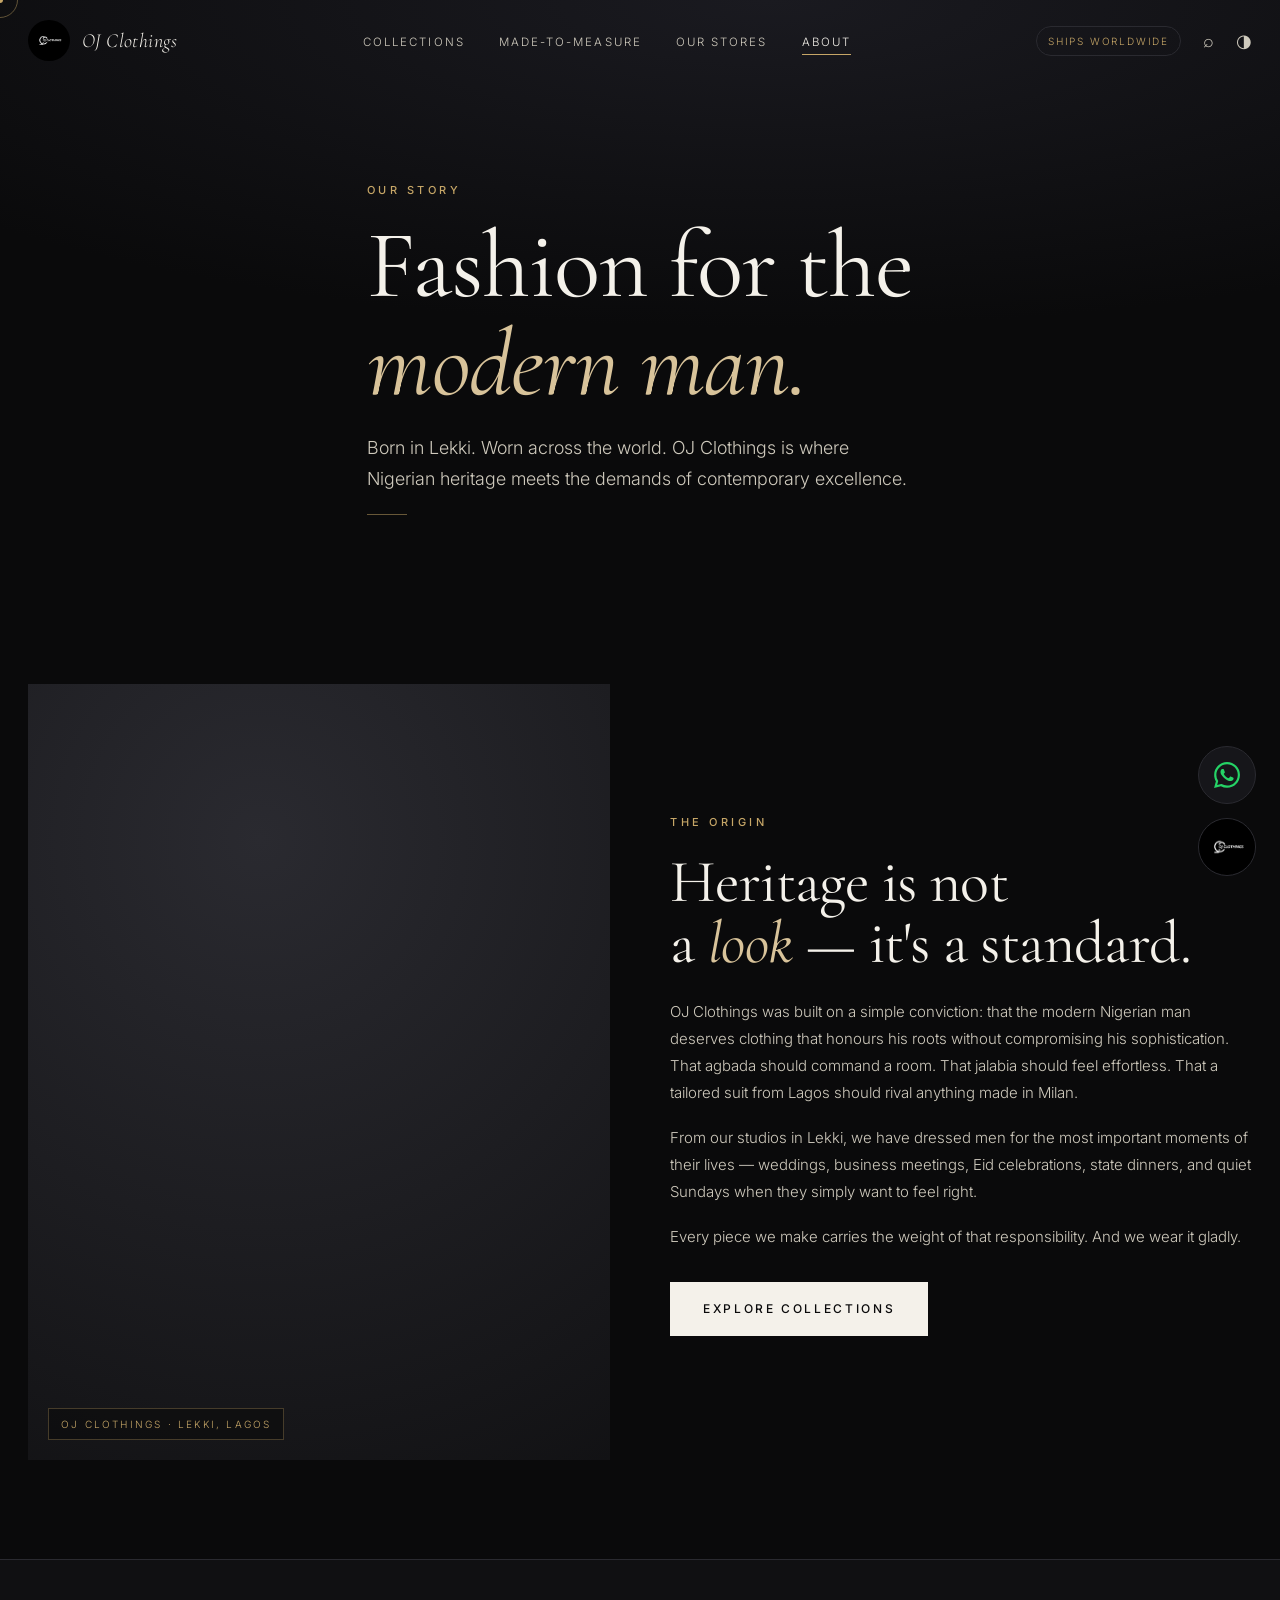
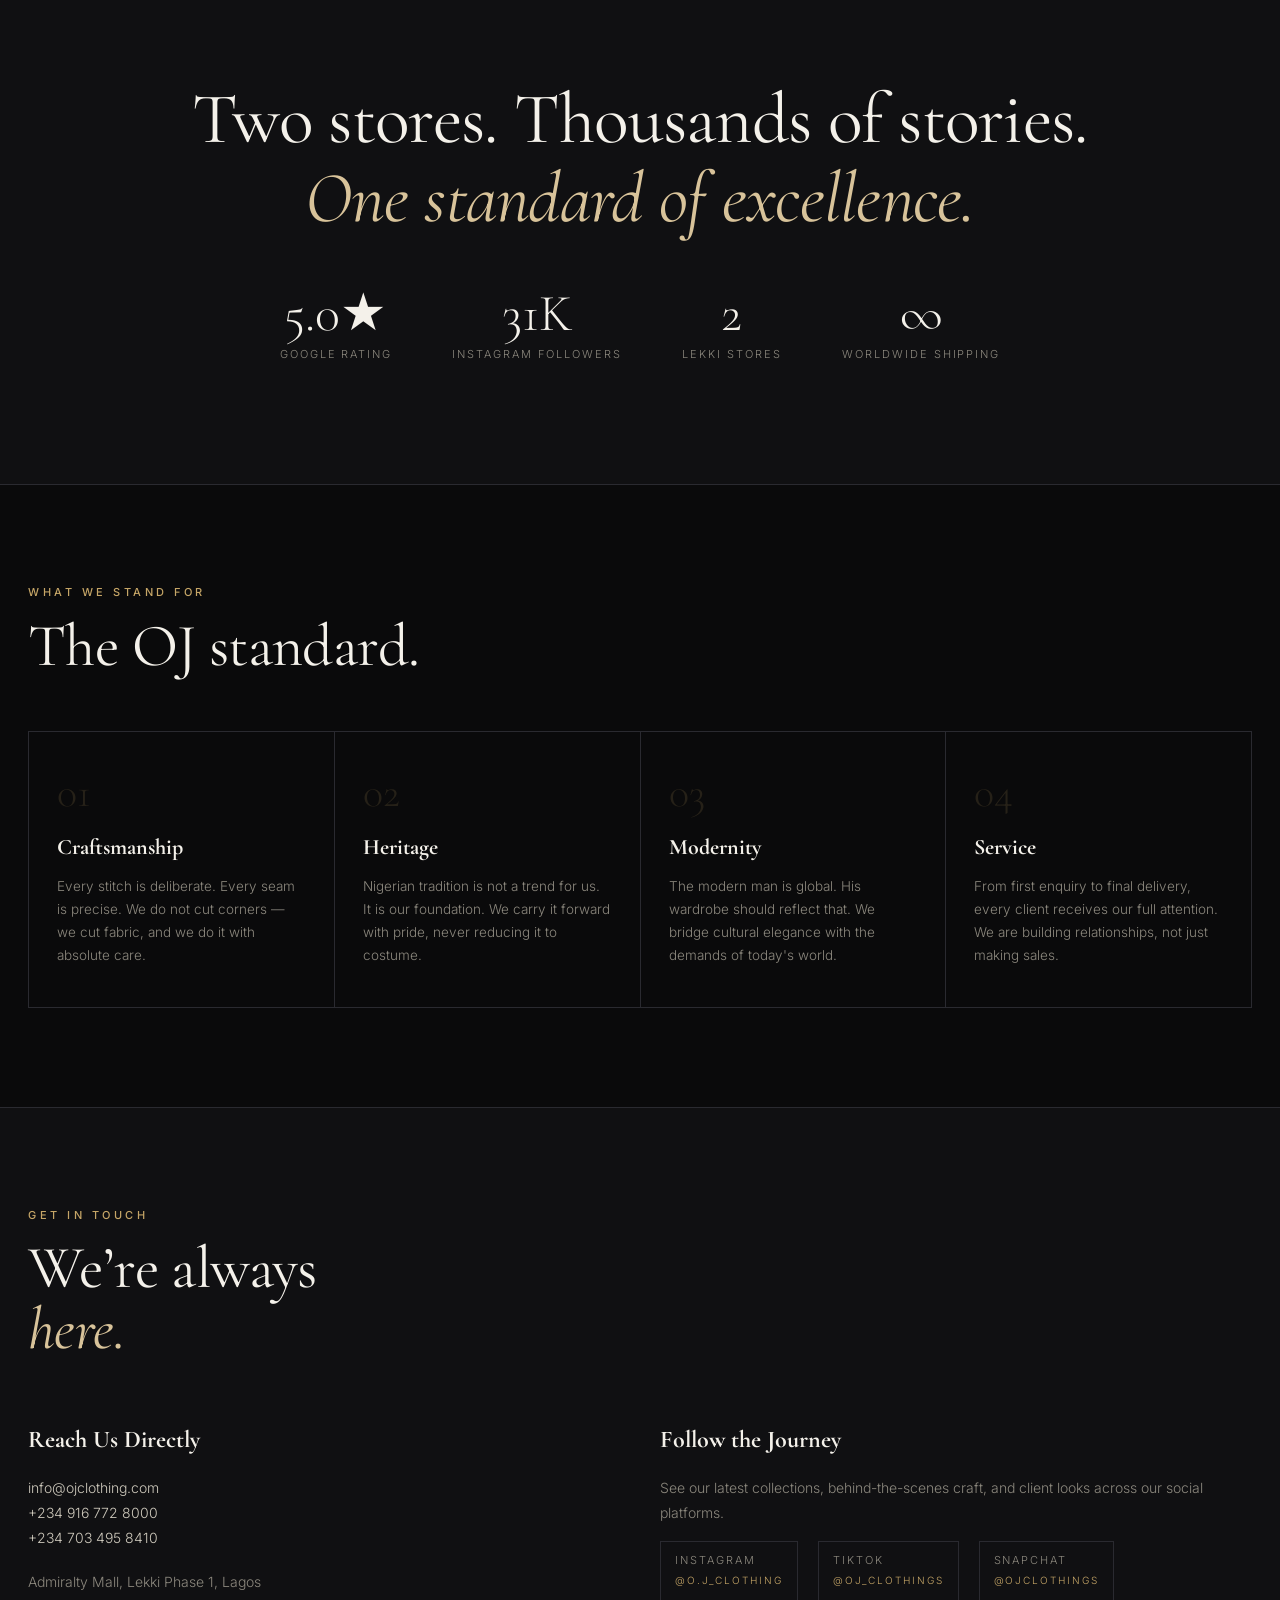
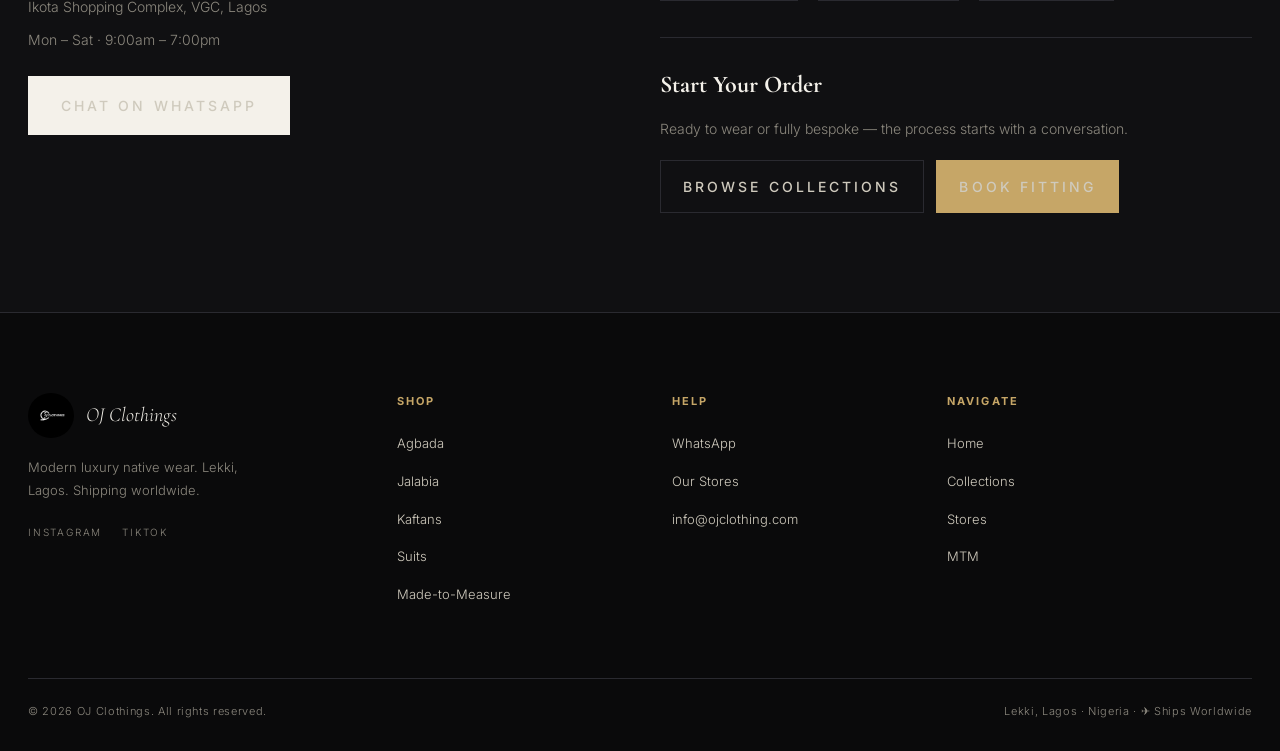
==== commit 998f2cbc: "fix: correct TikTok handle and add WhatsApp fallback for OJ - TikTok handle was wrong everywhere (@o" ====
--- a/about.html
+++ b/about.html
@@ -212,7 +212,7 @@
         <p style="color:var(--muted)">See our latest collections, behind-the-scenes craft, and client looks across our social platforms.</p>
         <div class="social-links">
           <a href="https://www.instagram.com/o.j_clothing/" target="_blank">Instagram<br><span style="color:var(--champagne);font-size:10px">@o.j_clothing</span></a>
-          <a href="https://www.tiktok.com/@ojclothings6" target="_blank">TikTok<br><span style="color:var(--champagne);font-size:10px">@ojclothings6</span></a>
+          <a href="https://www.tiktok.com/@oj_clothings" target="_blank">TikTok<br><span style="color:var(--champagne);font-size:10px">@oj_clothings</span></a>
           <a href="https://www.snapchat.com/add/ojclothings" target="_blank">Snapchat<br><span style="color:var(--champagne);font-size:10px">@ojclothings</span></a>
         </div>
         <div style="margin-top:36px;padding-top:28px;border-top:1px solid var(--line)">
@@ -236,7 +236,7 @@
         <p class="foot-desc">Modern luxury native wear. Lekki, Lagos. Shipping worldwide.</p>
         <div class="foot-social">
           <a href="https://www.instagram.com/o.j_clothing/" target="_blank">Instagram</a>
-          <a href="https://www.tiktok.com/@ojclothings6" target="_blank">TikTok</a>
+          <a href="https://www.tiktok.com/@oj_clothings" target="_blank">TikTok</a>
         </div>
       </div>
       <div class="foot"><h4>Shop</h4><ul>
--- a/assets/css/global.css
+++ b/assets/css/global.css
@@ -29,7 +29,7 @@
 /* ---- Reset ---- */
 *,*::before,*::after{box-sizing:border-box;margin:0;padding:0}
 html{scroll-behavior:smooth;-webkit-text-size-adjust:100%}
-@keyframes __bodyReveal{to{opacity:1}}
+@keyframes __pageIn{from{opacity:0}to{opacity:1}}
 body{
   background:var(--obsidian);
   color:var(--bone);
@@ -39,33 +39,29 @@
   -webkit-font-smoothing:antialiased;
   -moz-osx-font-smoothing:grayscale;
   overflow-x:hidden;
-  opacity:0;
-  transition:opacity .5s ease;
-  animation:__bodyReveal 0s linear 3s forwards;
-}
-body.ready{opacity:1;animation:none}
+  animation:__pageIn .65s ease both;
+}
+body.page-out{opacity:0;transition:opacity .4s ease;animation:none}
 img{display:block;max-width:100%;height:auto}
 a{color:inherit;text-decoration:none}
 button{font-family:inherit;cursor:pointer}
 input,textarea,select{font-family:inherit}
 
 /* ================================================================
-   PAGE TRANSITION CURTAIN
+   PAGE TRANSITION CURTAIN — hidden by default, JS activates it
    ================================================================ */
 #curtain{
   position:fixed;inset:0;
   background:var(--obsidian);
   z-index:9999;
   pointer-events:none;
-  opacity:1;
-  transition:opacity .55s var(--ease);
-}
-#curtain.gone{opacity:0}
-#curtain.covering{opacity:1;pointer-events:all}
-
-/* Logo images — hidden until set by JS */
-.logo-img{opacity:0;transition:opacity .4s ease;border-radius:50%}
-.logo-img.loaded{opacity:1}
+  opacity:0;
+  transition:opacity .45s var(--ease);
+}
+#curtain.active{opacity:1}
+
+/* Logo images */
+.logo-img{border-radius:50%}
 
 /* ================================================================
    CUSTOM CURSOR
@@ -507,3 +503,76 @@
   *,*::before,*::after{animation:none!important;transition:none!important}
   .reveal,.reveal-left,.reveal-right,.reveal-scale{opacity:1;transform:none}
 }
+
+/* ================================================================
+   PRODUCT DETAIL MODAL — runs alongside OJ, never replaces it
+   ================================================================ */
+.pm-overlay{
+  position:fixed;inset:0;z-index:1300;
+  background:rgba(8,8,9,.72);backdrop-filter:blur(6px);
+  display:flex;align-items:center;justify-content:flex-start;
+  padding:40px;opacity:0;visibility:hidden;
+  transition:.35s var(--ease);
+}
+.pm-overlay.open{opacity:1;visibility:visible}
+.product-modal{
+  background:var(--obsidian-2);border:1px solid var(--line);
+  width:100%;max-width:840px;max-height:calc(100vh - 80px);
+  margin-right:420px;overflow:auto;
+  display:grid;grid-template-columns:1fr 1.15fr;
+  position:relative;transform:translateY(18px) scale(.97);
+  transition:.4s var(--ease);box-shadow:0 50px 120px rgba(0,0,0,.65);
+}
+.pm-overlay.open .product-modal{transform:none}
+.pm-close{
+  position:absolute;top:14px;right:14px;z-index:5;
+  width:36px;height:36px;border-radius:50%;
+  background:rgba(8,8,9,.65);border:1px solid var(--line);
+  color:var(--bone);display:flex;align-items:center;justify-content:center;
+  cursor:pointer;transition:.3s;font-size:16px;
+}
+.pm-close:hover{border-color:var(--champagne);color:var(--champagne)}
+.pm-img{background:var(--charcoal);overflow:hidden;min-height:280px}
+.pm-img img{width:100%;height:100%;object-fit:cover}
+.pm-body{padding:38px 34px 32px;display:flex;flex-direction:column;gap:16px;overflow-y:auto}
+.pm-tag{display:inline-block;font-size:10px;letter-spacing:.16em;text-transform:uppercase;padding:5px 10px;border:1px solid var(--champagne);color:var(--champagne);width:max-content}
+.pm-name{font-family:var(--serif);font-size:clamp(26px,3vw,32px);line-height:1.15}
+.pm-price{font-size:16px;color:var(--champagne-soft)}
+.pm-desc{font-size:13.5px;color:var(--bone-dim);line-height:1.75}
+.pm-fabric{font-size:12.5px;color:var(--muted);border-top:1px solid var(--line);border-bottom:1px solid var(--line);padding:14px 0;line-height:1.8}
+.pm-fabric b{color:var(--bone-dim);font-weight:500}
+.pm-label{font-size:11px;letter-spacing:.14em;text-transform:uppercase;color:var(--muted)}
+.pm-sizes{display:flex;gap:8px;flex-wrap:wrap}
+.pm-size-btn{font-size:12px;padding:9px 14px;border:1px solid var(--line);background:none;color:var(--bone-dim);cursor:pointer;transition:.3s}
+.pm-size-btn.active,.pm-size-btn:hover{border-color:var(--champagne);color:var(--champagne)}
+.pm-ctas{display:flex;flex-direction:column;gap:10px;margin-top:4px}
+.pm-ctas .btn{width:100%;justify-content:center}
+.pm-ask-oj{
+  display:flex;align-items:center;gap:10px;border:1px solid var(--line);
+  padding:12px 16px;cursor:pointer;transition:.3s;background:none;
+  color:var(--bone-dim);font-size:12.5px;letter-spacing:.04em;
+}
+.pm-ask-oj:hover{border-color:var(--champagne);color:var(--champagne)}
+.pm-ask-oj img{width:24px;height:24px;border-radius:50%;object-fit:cover;flex-shrink:0}
+.pm-measure-toggle{font-size:11px;letter-spacing:.1em;text-transform:uppercase;color:var(--champagne);cursor:pointer;background:none;border:none;text-align:left;padding:0}
+.pm-measure-form{display:none;margin-top:14px;border-top:1px solid var(--line);padding-top:16px}
+.pm-measure-form.open{display:block}
+.pm-measure-grid{display:grid;grid-template-columns:1fr 1fr;gap:10px}
+.pm-measure-grid input,.pm-measure-form textarea{
+  background:var(--charcoal);border:1px solid var(--line);color:var(--bone);
+  padding:10px 12px;font-size:12.5px;width:100%;outline:none;
+}
+.pm-measure-grid input::placeholder,.pm-measure-form textarea::placeholder{color:var(--muted)}
+.pm-measure-form textarea{grid-column:1/-1;resize:vertical;min-height:56px;margin-top:10px}
+.pm-typing{display:flex;gap:4px;padding:4px 0}
+.pm-typing span{width:5px;height:5px;border-radius:50%;background:var(--muted);animation:ojPulse 1.2s infinite}
+.pm-typing span:nth-child(2){animation-delay:.2s}
+.pm-typing span:nth-child(3){animation-delay:.4s}
+@media(max-width:1180px){
+  .product-modal{margin-right:0}
+}
+@media(max-width:760px){
+  .pm-overlay{padding:0;align-items:flex-start}
+  .product-modal{grid-template-columns:1fr;max-height:100vh;max-width:100%;margin:0}
+  .pm-img{min-height:46vh}
+}
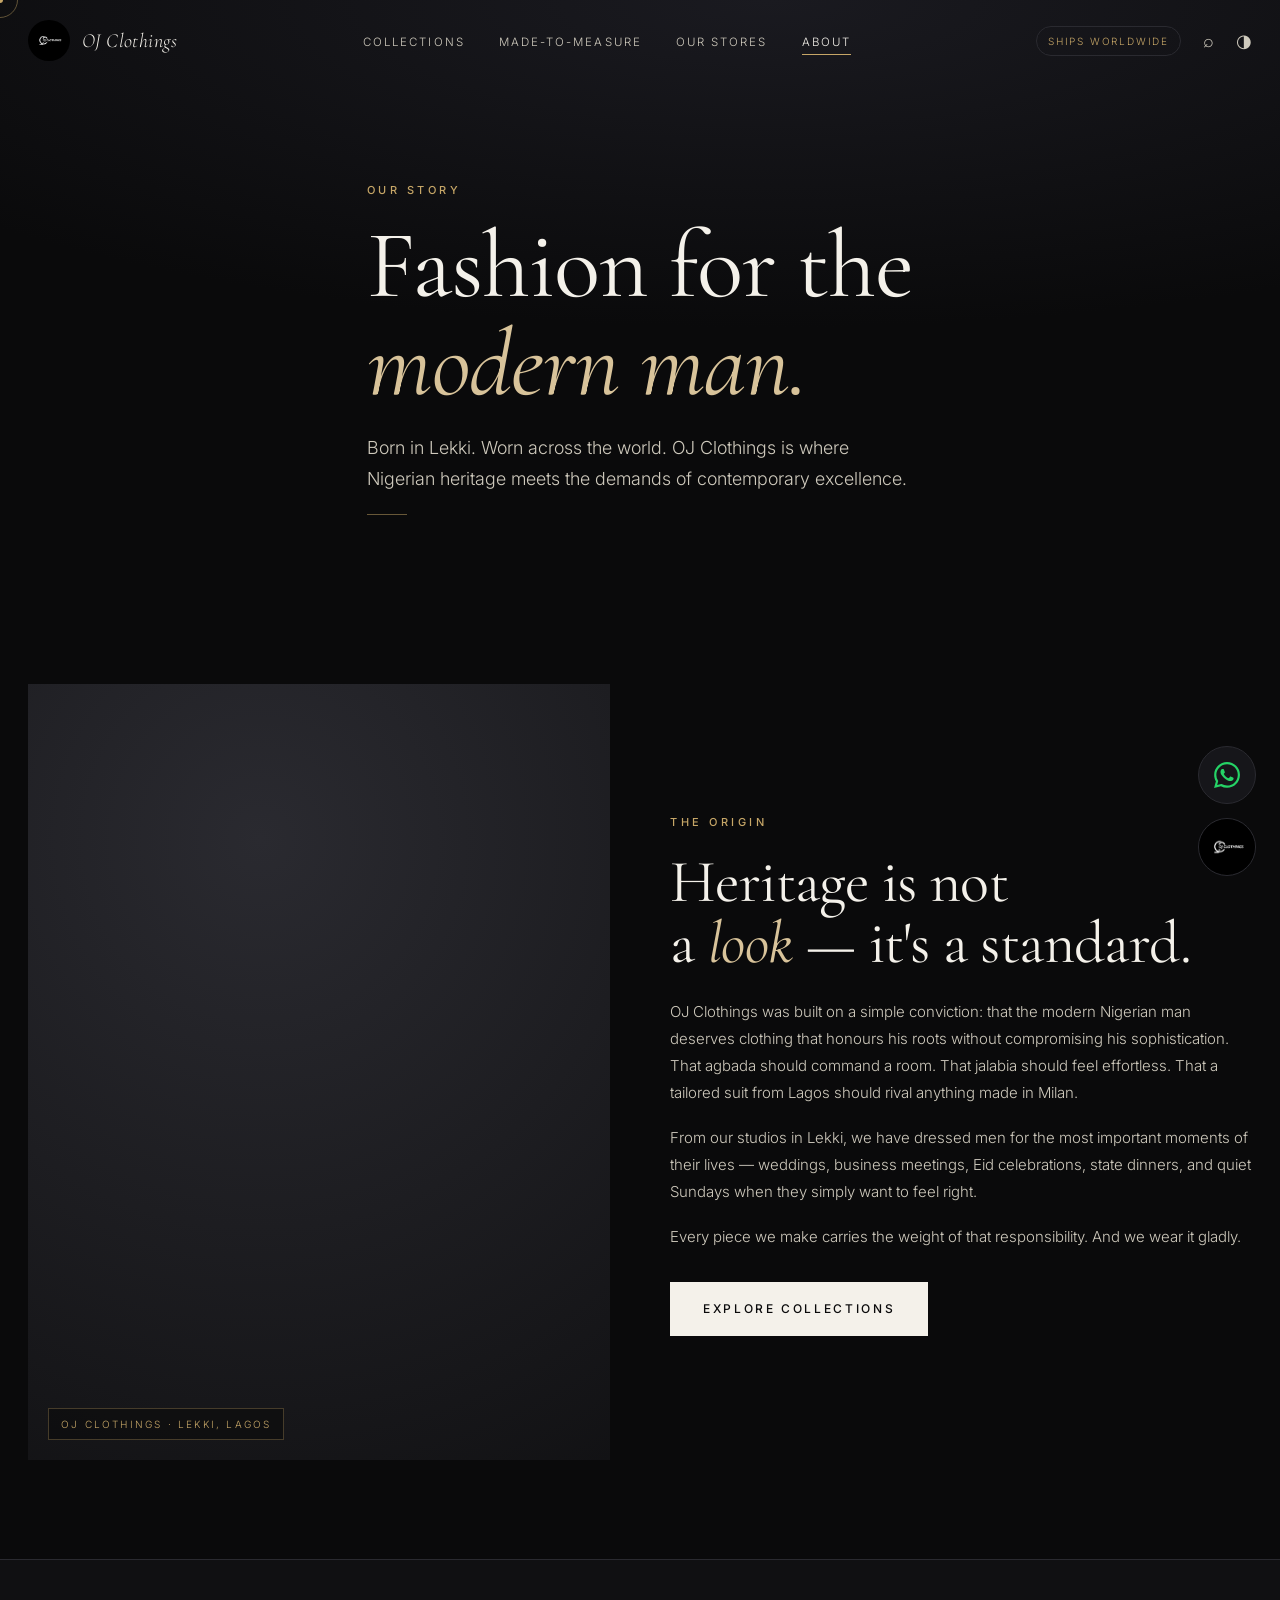
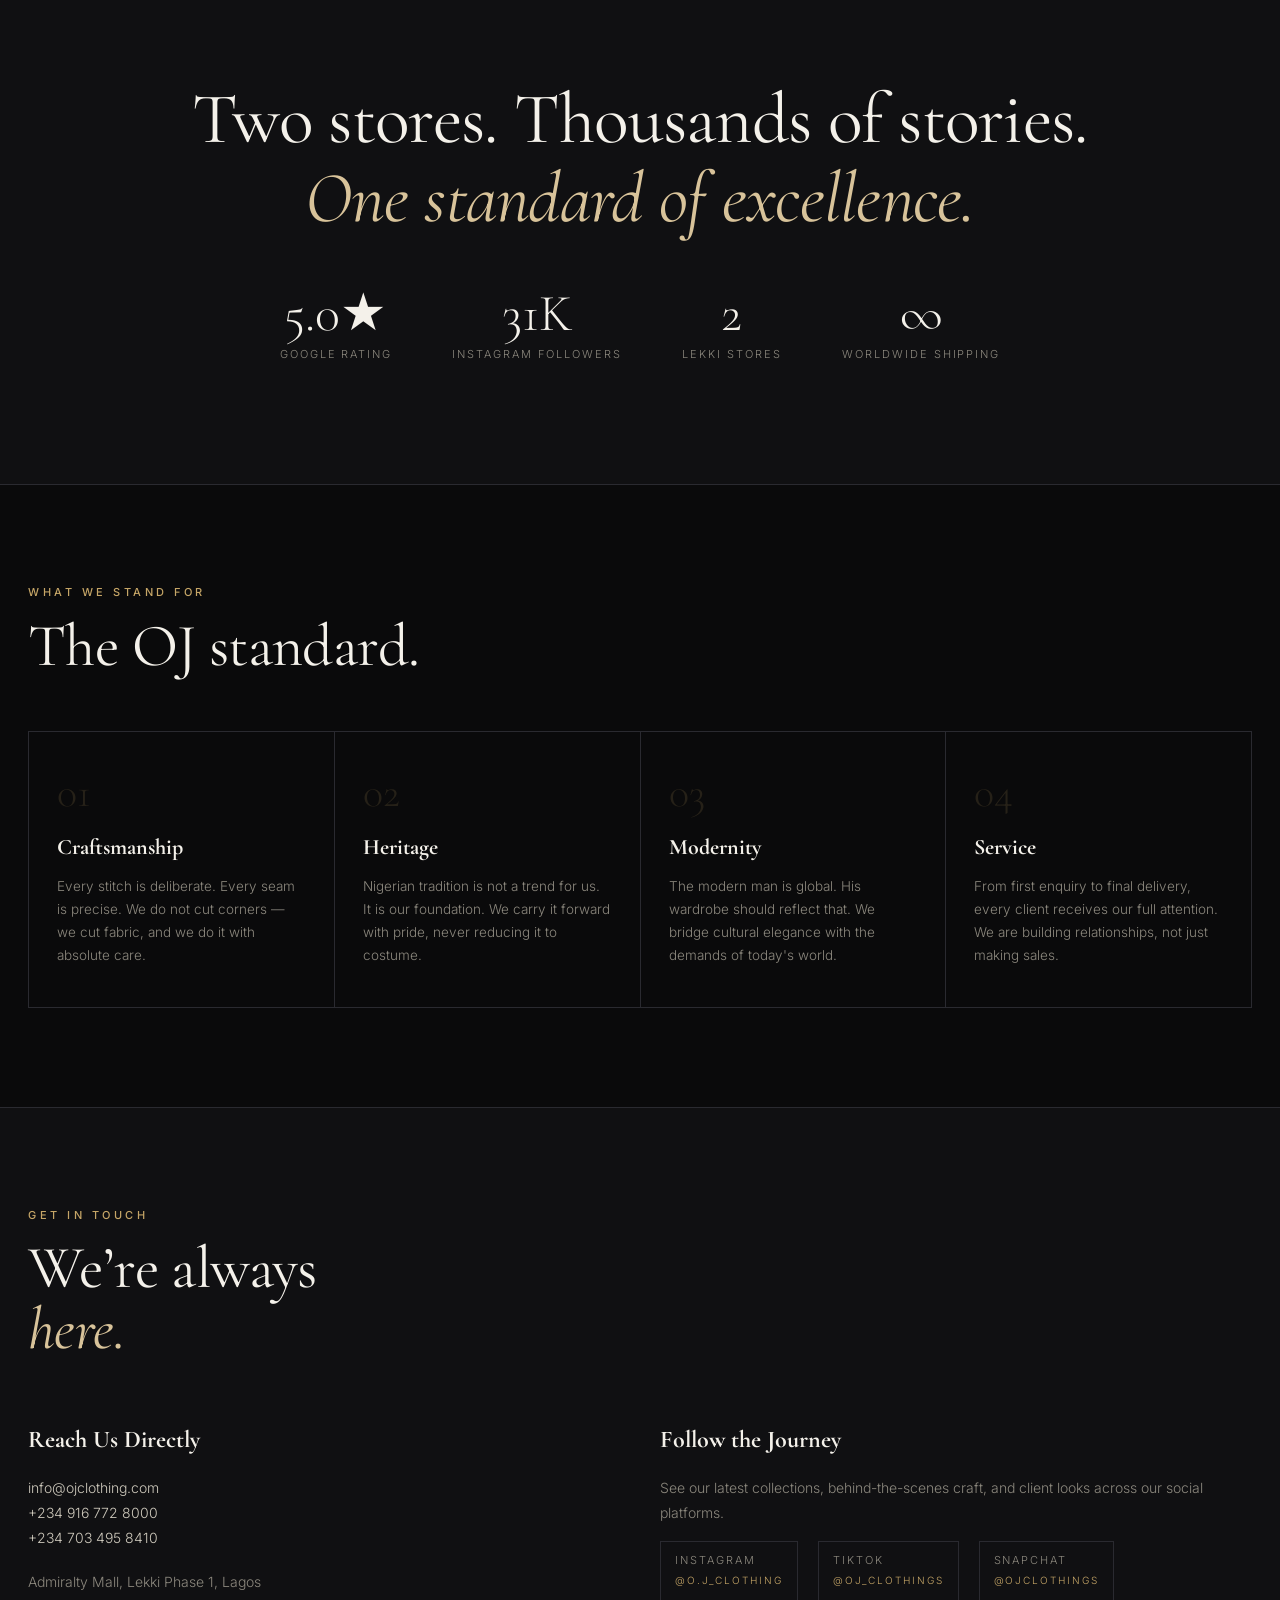
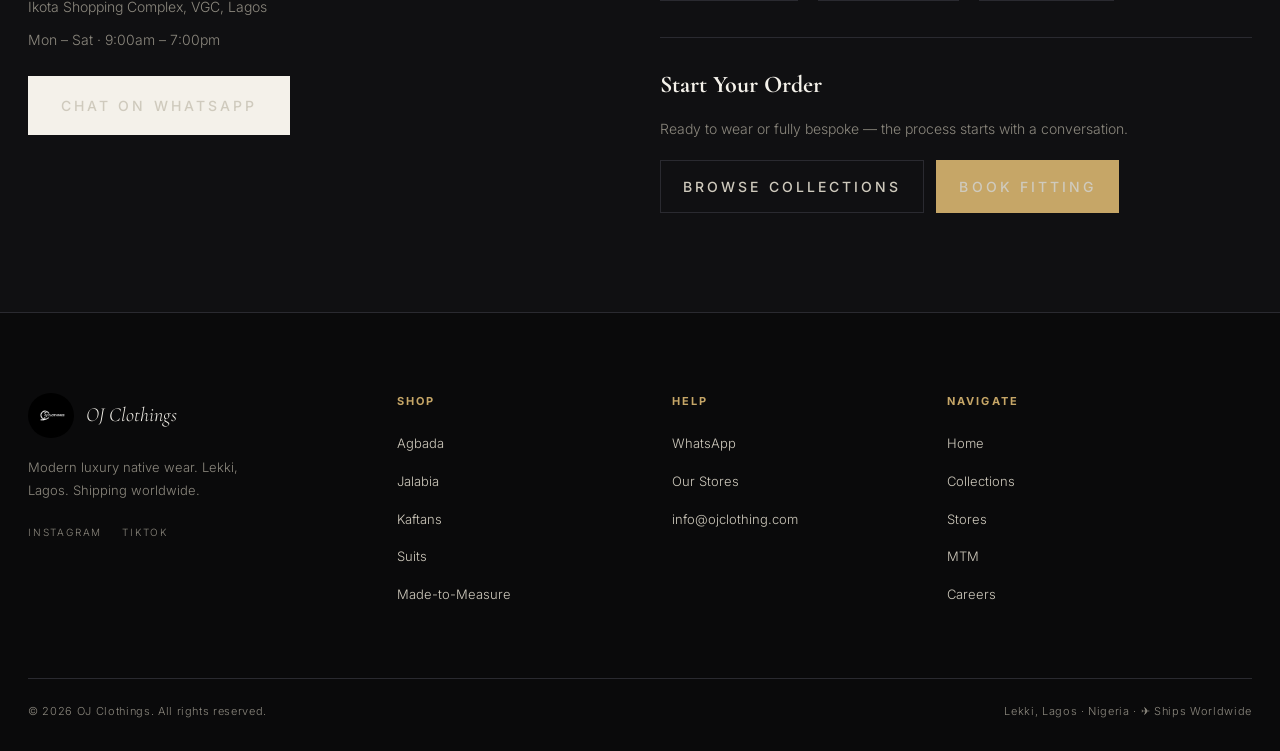
==== commit e86d646e: "feat: add Careers page and footer link Placeholder careers page in the site's voice — no open roles " ====
--- a/about.html
+++ b/about.html
@@ -256,6 +256,7 @@
         <li><a href="collections.html">Collections</a></li>
         <li><a href="stores.html">Stores</a></li>
         <li><a href="made-to-measure.html">MTM</a></li>
+        <li><a href="careers.html">Careers</a></li>
       </ul></div>
     </div>
     <div class="foot-bottom">
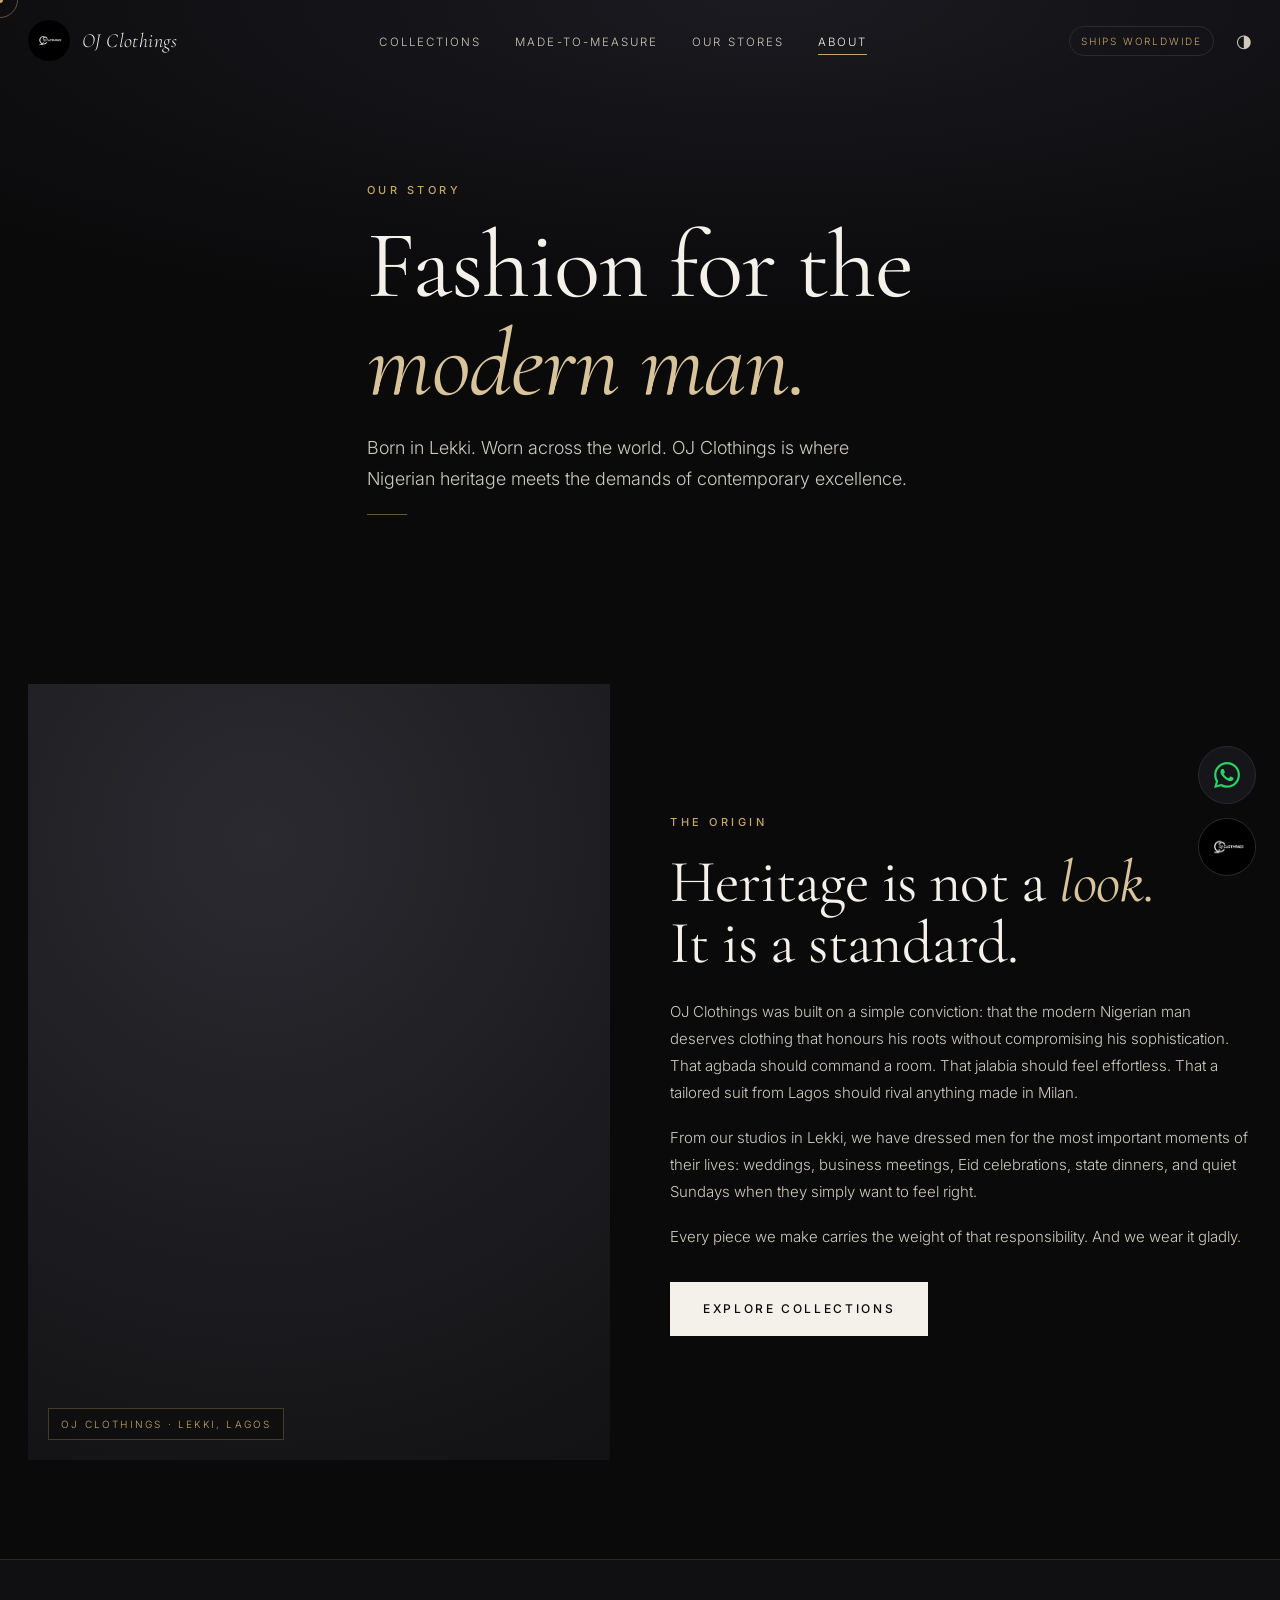
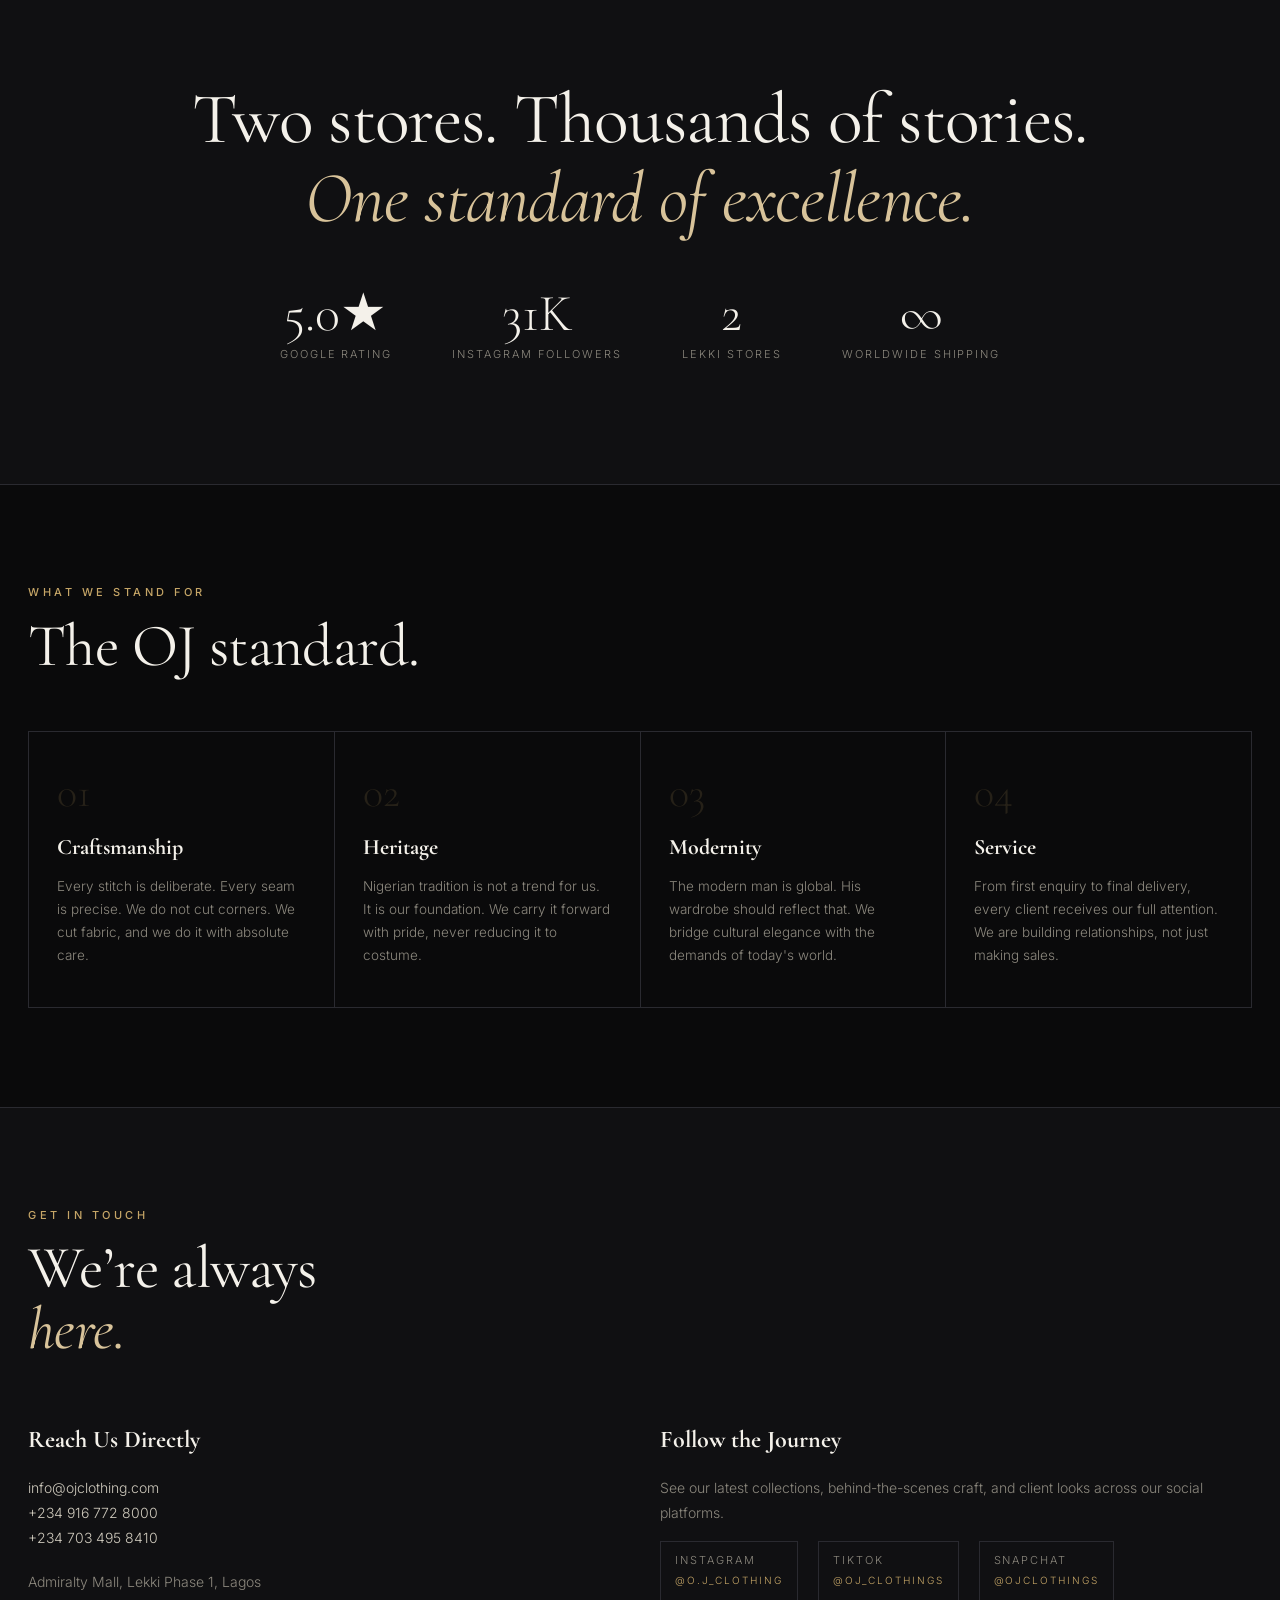
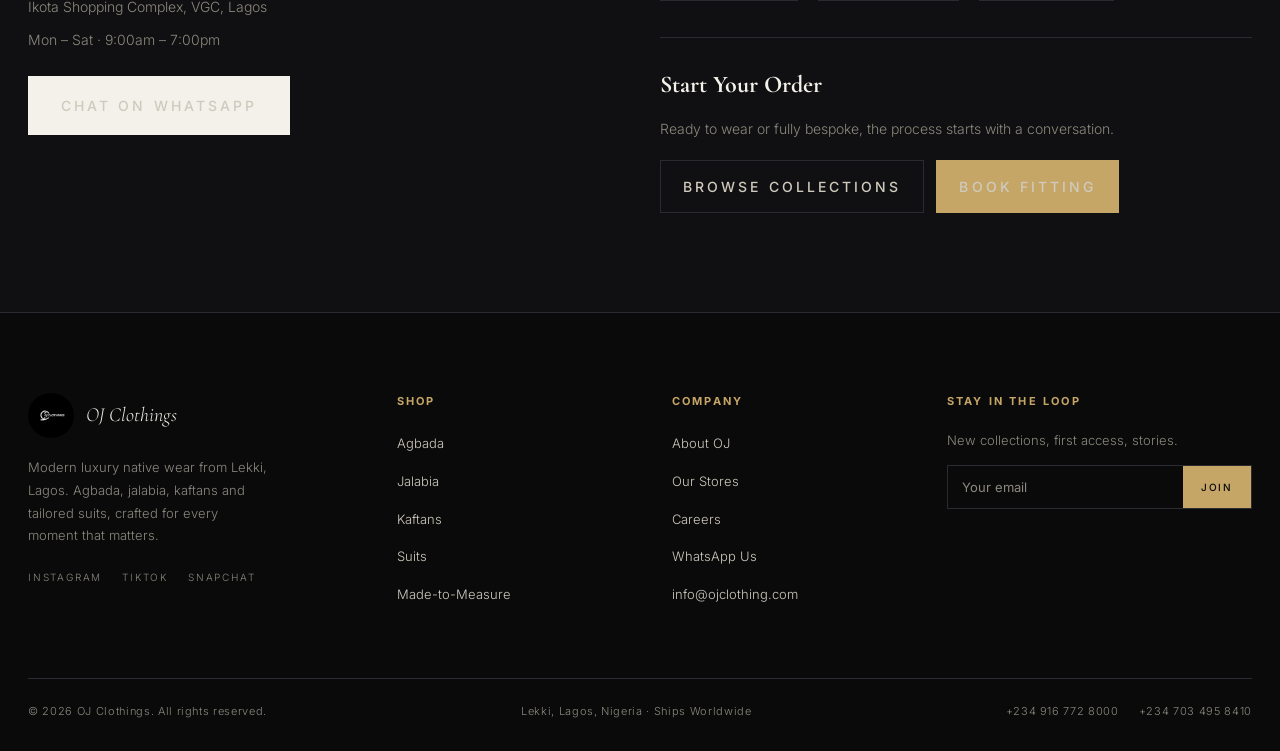
==== commit 66af8607: "feat: professional polish pass - SEO layer, dedupe, clean URLs, consistent chrome - SEO: unique titl" ====
--- a/about.html
+++ b/about.html
@@ -3,13 +3,32 @@
 <head>
 <meta charset="utf-8">
 <meta name="viewport" content="width=device-width,initial-scale=1">
-<title>About OJ Clothings — Heritage, Tailored for the Modern Man</title>
-<meta name="description" content="The story behind OJ Clothings — a modern luxury native wear brand born in Lekki, Lagos. Agbada, jalabia, kaftans, and suits for the modern Nigerian man.">
+<title>About OJ Clothings | Luxury Native Wear from Lekki, Lagos</title>
+<meta name="description" content="The story behind OJ Clothings, a modern luxury native wear brand born in Lekki, Lagos. Agbada, jalabia, kaftans and suits for the modern Nigerian man.">
+<link rel="canonical" href="https://oj-clothings-repo.vercel.app/about">
+<meta name="theme-color" content="#0a0a0b">
+<meta property="og:type" content="website">
+<meta property="og:site_name" content="OJ Clothings">
+<meta property="og:title" content="About OJ Clothings | Luxury Native Wear from Lekki, Lagos">
+<meta property="og:description" content="Born in Lekki, worn across the world. The story behind OJ Clothings.">
+<meta property="og:url" content="https://oj-clothings-repo.vercel.app/about">
+<meta property="og:image" content="https://qchvsaqdpwsicklrmfux.supabase.co/storage/v1/object/public/product-images/xuieschu0h-1779309136377.jpeg">
+<meta name="twitter:card" content="summary_large_image">
 <link rel="icon" href="assets/img/logo.jpg">
 <link rel="preconnect" href="https://fonts.googleapis.com">
 <link rel="preconnect" href="https://fonts.gstatic.com" crossorigin>
 <link href="https://fonts.googleapis.com/css2?family=Cormorant+Garamond:ital,wght@0,300;0,400;0,500;1,300;1,400;1,500&family=Inter:wght@300;400;500&display=swap" rel="stylesheet">
 <link rel="stylesheet" href="assets/css/global.css">
+<script type="application/ld+json">
+{
+  "@context": "https://schema.org",
+  "@type": "BreadcrumbList",
+  "itemListElement": [
+    {"@type": "ListItem", "position": 1, "name": "Home", "item": "https://oj-clothings-repo.vercel.app/"},
+    {"@type": "ListItem", "position": 2, "name": "About", "item": "https://oj-clothings-repo.vercel.app/about"}
+  ]
+}
+</script>
 <style>
 /* ---- Brand Story ---- */
 .story-grid{display:grid;grid-template-columns:1fr 1fr;gap:60px;align-items:center}
@@ -72,23 +91,22 @@
 <div class="cursor-ring"></div>
 
 <header class="nav" id="nav">
-  <a class="nav-logo" href="index.html">
+  <a class="nav-logo" href="/">
     <img src="assets/img/logo.jpg" alt="OJ Clothings" class="logo-img loaded">
     <span class="name">OJ Clothings</span>
   </a>
   <nav>
     <ul class="nav-links">
-      <li><a href="collections.html">Collections</a></li>
-      <li><a href="made-to-measure.html">Made-to-Measure</a></li>
-      <li><a href="stores.html">Our Stores</a></li>
-      <li><a href="about.html">About</a></li>
+      <li><a href="/collections">Collections</a></li>
+      <li><a href="/made-to-measure">Made-to-Measure</a></li>
+      <li><a href="/stores">Our Stores</a></li>
+      <li><a href="/about">About</a></li>
     </ul>
   </nav>
   <div class="nav-right">
     <span class="nav-ship">Ships Worldwide</span>
-    <span class="nav-icon" onclick="openOJ()">&#x2315;</span>
-    <span class="nav-icon" onclick="toggleTheme()">&#x25D1;</span>
-    <button class="burger" onclick="toggleMenu()"><span></span><span></span><span></span></button>
+    <button class="nav-icon" title="Toggle theme" aria-label="Toggle light or dark theme" onclick="toggleTheme()">&#x25D1;</button>
+    <button class="burger" aria-label="Open menu" onclick="toggleMenu()"><span></span><span></span><span></span></button>
   </div>
 </header>
 
@@ -112,12 +130,12 @@
       </div>
       <div class="story-text reveal-right">
         <span class="eyebrow">The Origin</span>
-        <h2 class="display">Heritage is not<br>a <em style="color:var(--champagne-soft)">look</em> — it's a standard.</h2>
+        <h2 class="display">Heritage is not a <em style="color:var(--champagne-soft)">look.</em><br>It is a standard.</h2>
         <p>OJ Clothings was built on a simple conviction: that the modern Nigerian man deserves clothing that honours his roots without compromising his sophistication. That agbada should command a room. That jalabia should feel effortless. That a tailored suit from Lagos should rival anything made in Milan.</p>
-        <p>From our studios in Lekki, we have dressed men for the most important moments of their lives — weddings, business meetings, Eid celebrations, state dinners, and quiet Sundays when they simply want to feel right.</p>
+        <p>From our studios in Lekki, we have dressed men for the most important moments of their lives: weddings, business meetings, Eid celebrations, state dinners, and quiet Sundays when they simply want to feel right.</p>
         <p>Every piece we make carries the weight of that responsibility. And we wear it gladly.</p>
         <div style="margin-top:32px">
-          <a href="collections.html" class="btn btn-solid">Explore Collections</a>
+          <a href="/collections" class="btn btn-solid">Explore Collections</a>
         </div>
       </div>
     </div>
@@ -162,7 +180,7 @@
       <div class="value reveal">
         <div class="vn">01</div>
         <h4>Craftsmanship</h4>
-        <p>Every stitch is deliberate. Every seam is precise. We do not cut corners — we cut fabric, and we do it with absolute care.</p>
+        <p>Every stitch is deliberate. Every seam is precise. We do not cut corners. We cut fabric, and we do it with absolute care.</p>
       </div>
       <div class="value reveal">
         <div class="vn">02</div>
@@ -205,22 +223,22 @@
           Ikota Shopping Complex, VGC, Lagos
         </p>
         <p style="margin-top:8px;color:var(--muted)">Mon &ndash; Sat &middot; 9:00am &ndash; 7:00pm</p>
-        <a href="https://wa.me/2349167728000" target="_blank" class="btn btn-solid" style="margin-top:24px">Chat on WhatsApp</a>
+        <a href="https://wa.me/2349167728000" target="_blank" rel="noopener" class="btn btn-solid" style="margin-top:24px">Chat on WhatsApp</a>
       </div>
       <div class="contact-block reveal-right">
         <h4>Follow the Journey</h4>
         <p style="color:var(--muted)">See our latest collections, behind-the-scenes craft, and client looks across our social platforms.</p>
         <div class="social-links">
-          <a href="https://www.instagram.com/o.j_clothing/" target="_blank">Instagram<br><span style="color:var(--champagne);font-size:10px">@o.j_clothing</span></a>
-          <a href="https://www.tiktok.com/@oj_clothings" target="_blank">TikTok<br><span style="color:var(--champagne);font-size:10px">@oj_clothings</span></a>
-          <a href="https://www.snapchat.com/add/ojclothings" target="_blank">Snapchat<br><span style="color:var(--champagne);font-size:10px">@ojclothings</span></a>
+          <a href="https://www.instagram.com/o.j_clothing/" target="_blank" rel="noopener">Instagram<br><span style="color:var(--champagne);font-size:10px">@o.j_clothing</span></a>
+          <a href="https://www.tiktok.com/@oj_clothings" target="_blank" rel="noopener">TikTok<br><span style="color:var(--champagne);font-size:10px">@oj_clothings</span></a>
+          <a href="https://www.snapchat.com/add/ojclothings" target="_blank" rel="noopener">Snapchat<br><span style="color:var(--champagne);font-size:10px">@ojclothings</span></a>
         </div>
         <div style="margin-top:36px;padding-top:28px;border-top:1px solid var(--line)">
           <h4 style="margin-bottom:12px">Start Your Order</h4>
-          <p style="color:var(--muted);margin-bottom:18px">Ready to wear or fully bespoke — the process starts with a conversation.</p>
+          <p style="color:var(--muted);margin-bottom:18px">Ready to wear or fully bespoke, the process starts with a conversation.</p>
           <div style="display:flex;gap:12px;flex-wrap:wrap">
-            <a href="collections.html" class="btn btn-ghost" style="padding:13px 22px">Browse Collections</a>
-            <a href="made-to-measure.html" class="btn btn-champagne" style="padding:13px 22px">Book Fitting</a>
+            <a href="/collections" class="btn btn-ghost" style="padding:13px 22px">Browse Collections</a>
+            <a href="/made-to-measure" class="btn btn-champagne" style="padding:13px 22px">Book Fitting</a>
           </div>
         </div>
       </div>
@@ -232,42 +250,50 @@
   <div class="wrap">
     <div class="foot-grid">
       <div>
-        <div class="foot-logo"><img src="assets/img/logo.jpg" alt="OJ" class="logo-img loaded"><span class="name">OJ Clothings</span></div>
-        <p class="foot-desc">Modern luxury native wear. Lekki, Lagos. Shipping worldwide.</p>
+        <div class="foot-logo"><img src="assets/img/logo.jpg" alt="OJ Clothings" class="logo-img loaded"><span class="name">OJ Clothings</span></div>
+        <p class="foot-desc">Modern luxury native wear from Lekki, Lagos. Agbada, jalabia, kaftans and tailored suits, crafted for every moment that matters.</p>
         <div class="foot-social">
-          <a href="https://www.instagram.com/o.j_clothing/" target="_blank">Instagram</a>
-          <a href="https://www.tiktok.com/@oj_clothings" target="_blank">TikTok</a>
+          <a href="https://www.instagram.com/o.j_clothing/" target="_blank" rel="noopener">Instagram</a>
+          <a href="https://www.tiktok.com/@oj_clothings" target="_blank" rel="noopener">TikTok</a>
+          <a href="https://www.snapchat.com/add/ojclothings" target="_blank" rel="noopener">Snapchat</a>
         </div>
       </div>
       <div class="foot"><h4>Shop</h4><ul>
-        <li><a href="collections.html?cat=agbada">Agbada</a></li>
-        <li><a href="collections.html?cat=jalabia">Jalabia</a></li>
-        <li><a href="collections.html?cat=kaftan">Kaftans</a></li>
-        <li><a href="collections.html?cat=suits">Suits</a></li>
-        <li><a href="made-to-measure.html">Made-to-Measure</a></li>
+        <li><a href="/collections?cat=agbada">Agbada</a></li>
+        <li><a href="/collections?cat=jalabia">Jalabia</a></li>
+        <li><a href="/collections?cat=kaftan">Kaftans</a></li>
+        <li><a href="/collections?cat=suits">Suits</a></li>
+        <li><a href="/made-to-measure">Made-to-Measure</a></li>
       </ul></div>
-      <div class="foot"><h4>Help</h4><ul>
-        <li><a href="https://wa.me/2349167728000" target="_blank">WhatsApp</a></li>
-        <li><a href="stores.html">Our Stores</a></li>
+      <div class="foot"><h4>Company</h4><ul>
+        <li><a href="/about">About OJ</a></li>
+        <li><a href="/stores">Our Stores</a></li>
+        <li><a href="/careers">Careers</a></li>
+        <li><a href="https://wa.me/2349167728000" target="_blank" rel="noopener">WhatsApp Us</a></li>
         <li><a href="mailto:info@ojclothing.com">info@ojclothing.com</a></li>
       </ul></div>
-      <div class="foot"><h4>Navigate</h4><ul>
-        <li><a href="index.html">Home</a></li>
-        <li><a href="collections.html">Collections</a></li>
-        <li><a href="stores.html">Stores</a></li>
-        <li><a href="made-to-measure.html">MTM</a></li>
-        <li><a href="careers.html">Careers</a></li>
-      </ul></div>
+      <div class="foot">
+        <h4>Stay in the Loop</h4>
+        <p style="font-size:13px;color:var(--muted);margin-bottom:4px">New collections, first access, stories.</p>
+        <div class="news">
+          <input type="email" placeholder="Your email" aria-label="Email address" autocomplete="email">
+          <button onclick="joinNewsletter(this)">Join</button>
+        </div>
+      </div>
     </div>
     <div class="foot-bottom">
       <p>&copy; 2026 OJ Clothings. All rights reserved.</p>
-      <p>Lekki, Lagos &middot; Nigeria &middot; &#x2708; Ships Worldwide</p>
+      <p>Lekki, Lagos, Nigeria &middot; Ships Worldwide</p>
+      <div style="display:flex;gap:20px">
+        <a href="tel:+2349167728000">+234 916 772 8000</a>
+        <a href="tel:+2347034958410">+234 703 495 8410</a>
+      </div>
     </div>
   </div>
 </footer>
 
 <div class="fab-cluster">
-  <a class="fab fab-wa" href="https://wa.me/2349167728000" target="_blank">
+  <a class="fab fab-wa" href="https://wa.me/2349167728000" target="_blank" rel="noopener">
     <div class="lbl">Chat on WhatsApp</div>
     <svg viewBox="0 0 24 24"><path d="M17.472 14.382c-.297-.149-1.758-.867-2.03-.967-.273-.099-.471-.148-.67.15-.197.297-.767.966-.94 1.164-.173.199-.347.223-.644.075-.297-.15-1.255-.463-2.39-1.475-.883-.788-1.48-1.761-1.653-2.059-.173-.297-.018-.458.13-.606.134-.133.298-.347.446-.52.149-.174.198-.298.298-.497.099-.198.05-.371-.025-.52-.075-.149-.669-1.612-.916-2.207-.242-.579-.487-.5-.669-.51-.173-.008-.371-.01-.57-.01-.198 0-.52.074-.792.372-.272.297-1.04 1.016-1.04 2.479 0 1.462 1.065 2.875 1.213 3.074.149.198 2.096 3.2 5.077 4.487.709.306 1.262.489 1.694.625.712.227 1.36.195 1.871.118.571-.085 1.758-.719 2.006-1.413.248-.694.248-1.289.173-1.413-.074-.124-.272-.198-.57-.347m-5.421 7.403h-.004a9.87 9.87 0 01-5.031-1.378l-.361-.214-3.741.982.998-3.648-.235-.374a9.86 9.86 0 01-1.51-5.26c.001-5.45 4.436-9.884 9.888-9.884 2.64 0 5.122 1.03 6.988 2.898a9.825 9.825 0 012.893 6.994c-.003 5.45-4.437 9.884-9.885 9.884m8.413-18.297A11.815 11.815 0 0012.05 0C5.495 0 .16 5.335.157 11.892c0 2.096.547 4.142 1.588 5.945L.057 24l6.305-1.654a11.882 11.882 0 005.683 1.448h.005c6.554 0 11.89-5.335 11.893-11.893a11.821 11.821 0 00-3.48-8.413z"/></svg>
   </a>
@@ -287,19 +313,20 @@
     <button class="chip" onclick="askOJ('How do I order?')">How to order</button>
   </div>
   <div class="oj-input"><input type="text" placeholder="Ask anything…"><button onclick="sendOJ()">Send</button></div>
-  <p class="oj-note"><a href="https://wa.me/2349167728000" target="_blank">Chat our team on WhatsApp</a>.</p>
+  <p class="oj-note"><a href="https://wa.me/2349167728000" target="_blank" rel="noopener">Chat our team on WhatsApp</a>.</p>
 </div>
 
 <div class="mob-overlay"></div>
 <div class="mob-nav">
-  <button class="mob-close">&#x2715;</button>
+  <button class="mob-close" aria-label="Close menu">&#x2715;</button>
   <ul>
-    <li><a href="collections.html">Collections</a></li>
-    <li><a href="made-to-measure.html">Made-to-Measure</a></li>
-    <li><a href="stores.html">Our Stores</a></li>
-    <li><a href="about.html">About</a></li>
+    <li><a href="/">Home</a></li>
+    <li><a href="/collections">Collections</a></li>
+    <li><a href="/made-to-measure">Made-to-Measure</a></li>
+    <li><a href="/stores">Our Stores</a></li>
+    <li><a href="/about">About</a></li>
   </ul>
-  <a href="https://wa.me/2349167728000" target="_blank" class="btn btn-solid mob-wa">Book a Fitting</a>
+  <a href="https://wa.me/2349167728000" target="_blank" rel="noopener" class="btn btn-solid mob-wa">Book a Fitting</a>
 </div>
 <script src="assets/js/main.js"></script>
 </body>
--- a/assets/css/global.css
+++ b/assets/css/global.css
@@ -227,7 +227,7 @@
   color:var(--champagne);border:1px solid var(--line);
   padding:6px 11px;border-radius:40px;
 }
-.nav-icon{cursor:pointer;color:var(--bone-dim);transition:.3s;font-size:18px;line-height:1}
+.nav-icon{cursor:pointer;color:var(--bone-dim);transition:.3s;font-size:18px;line-height:1;background:none;border:none;padding:0}
 .nav-icon:hover{color:var(--champagne)}
 .burger{display:none;flex-direction:column;gap:5px;cursor:pointer;background:none;border:none;padding:4px}
 .burger span{width:24px;height:1.5px;background:var(--bone);transition:.35s;display:block}
